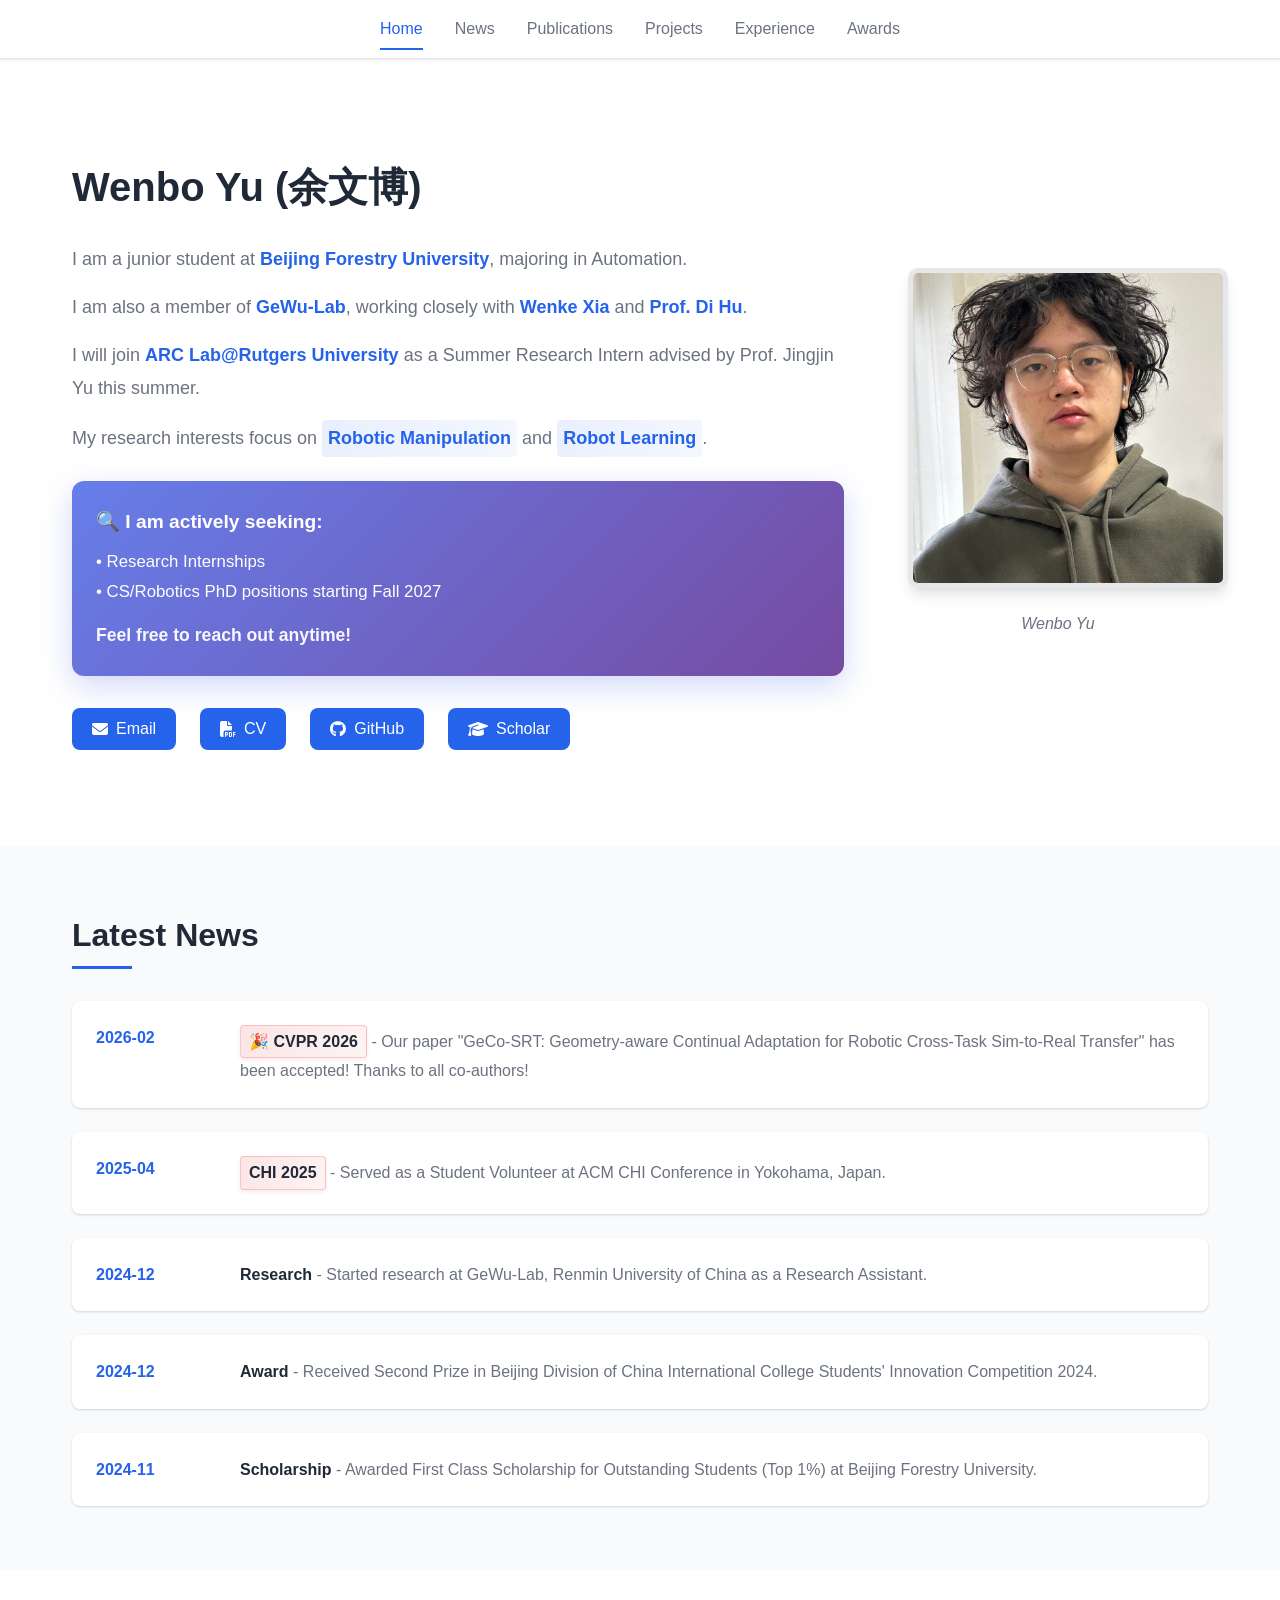
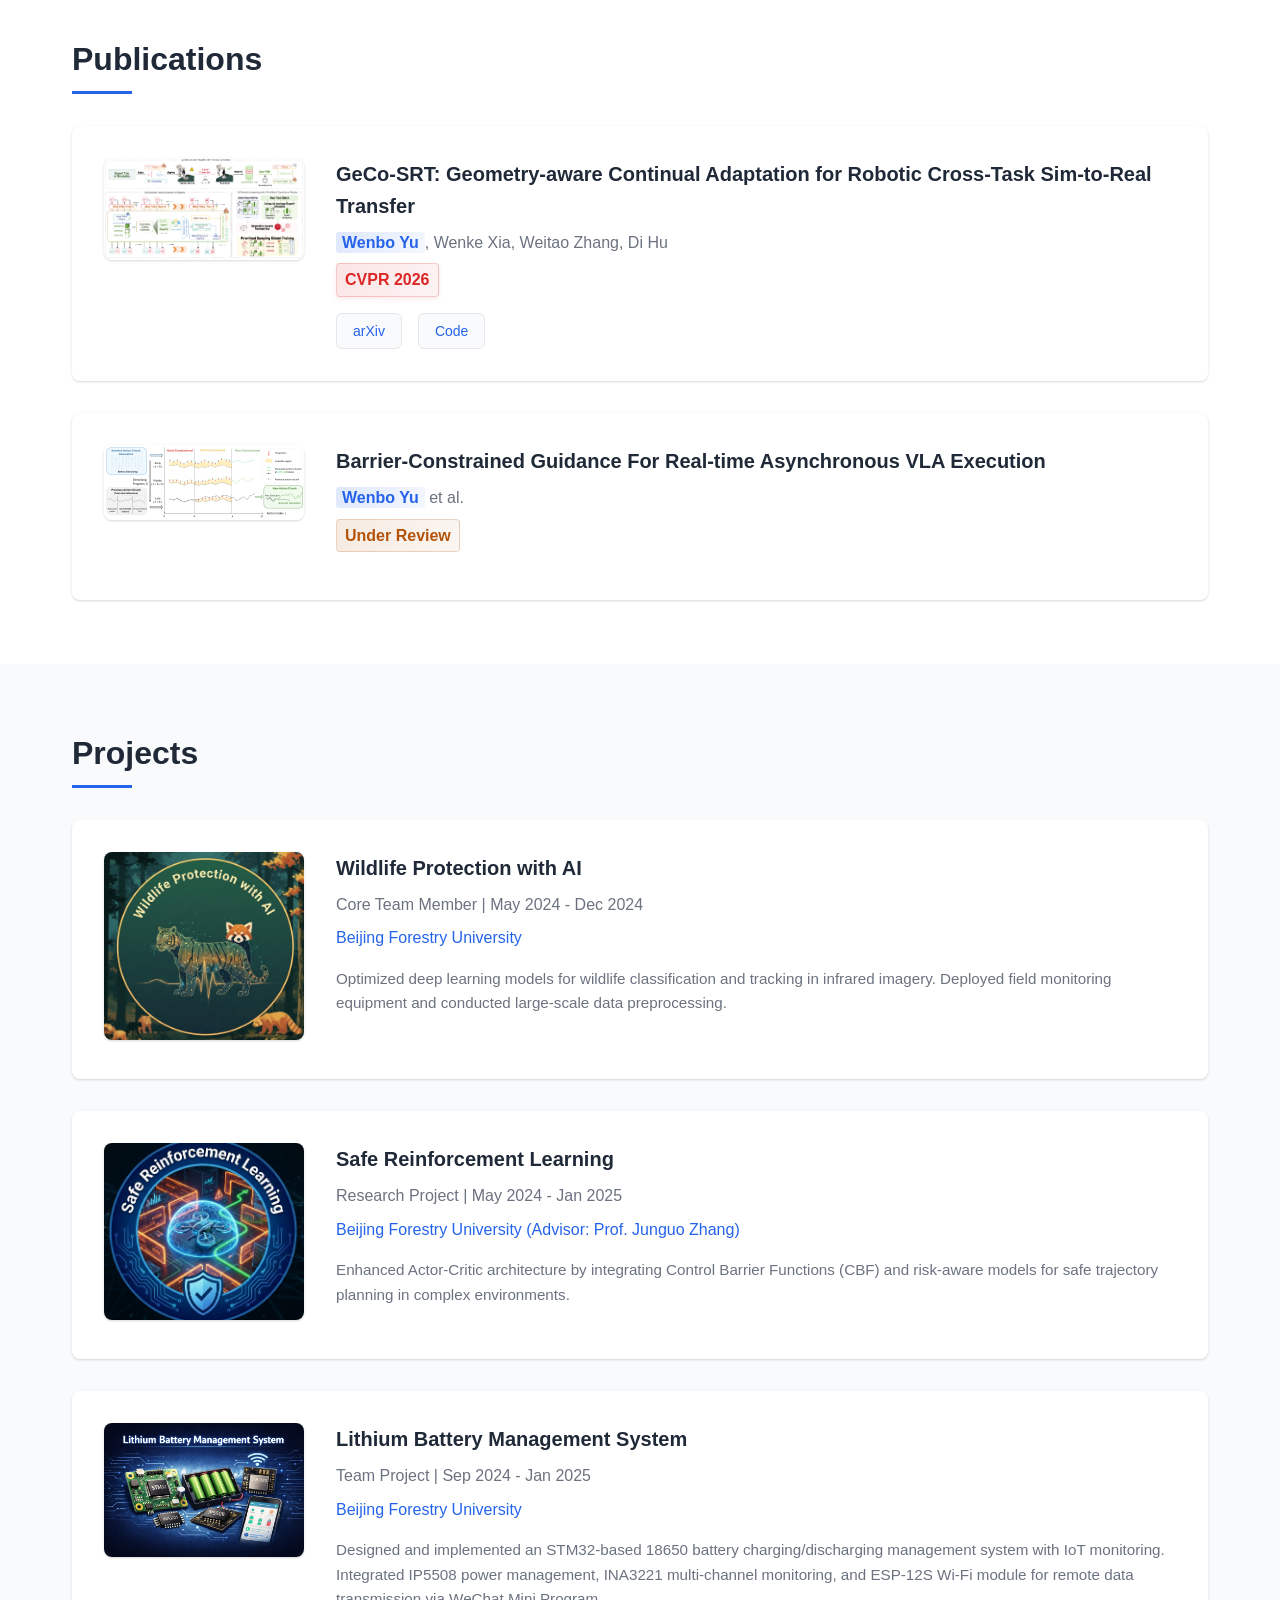
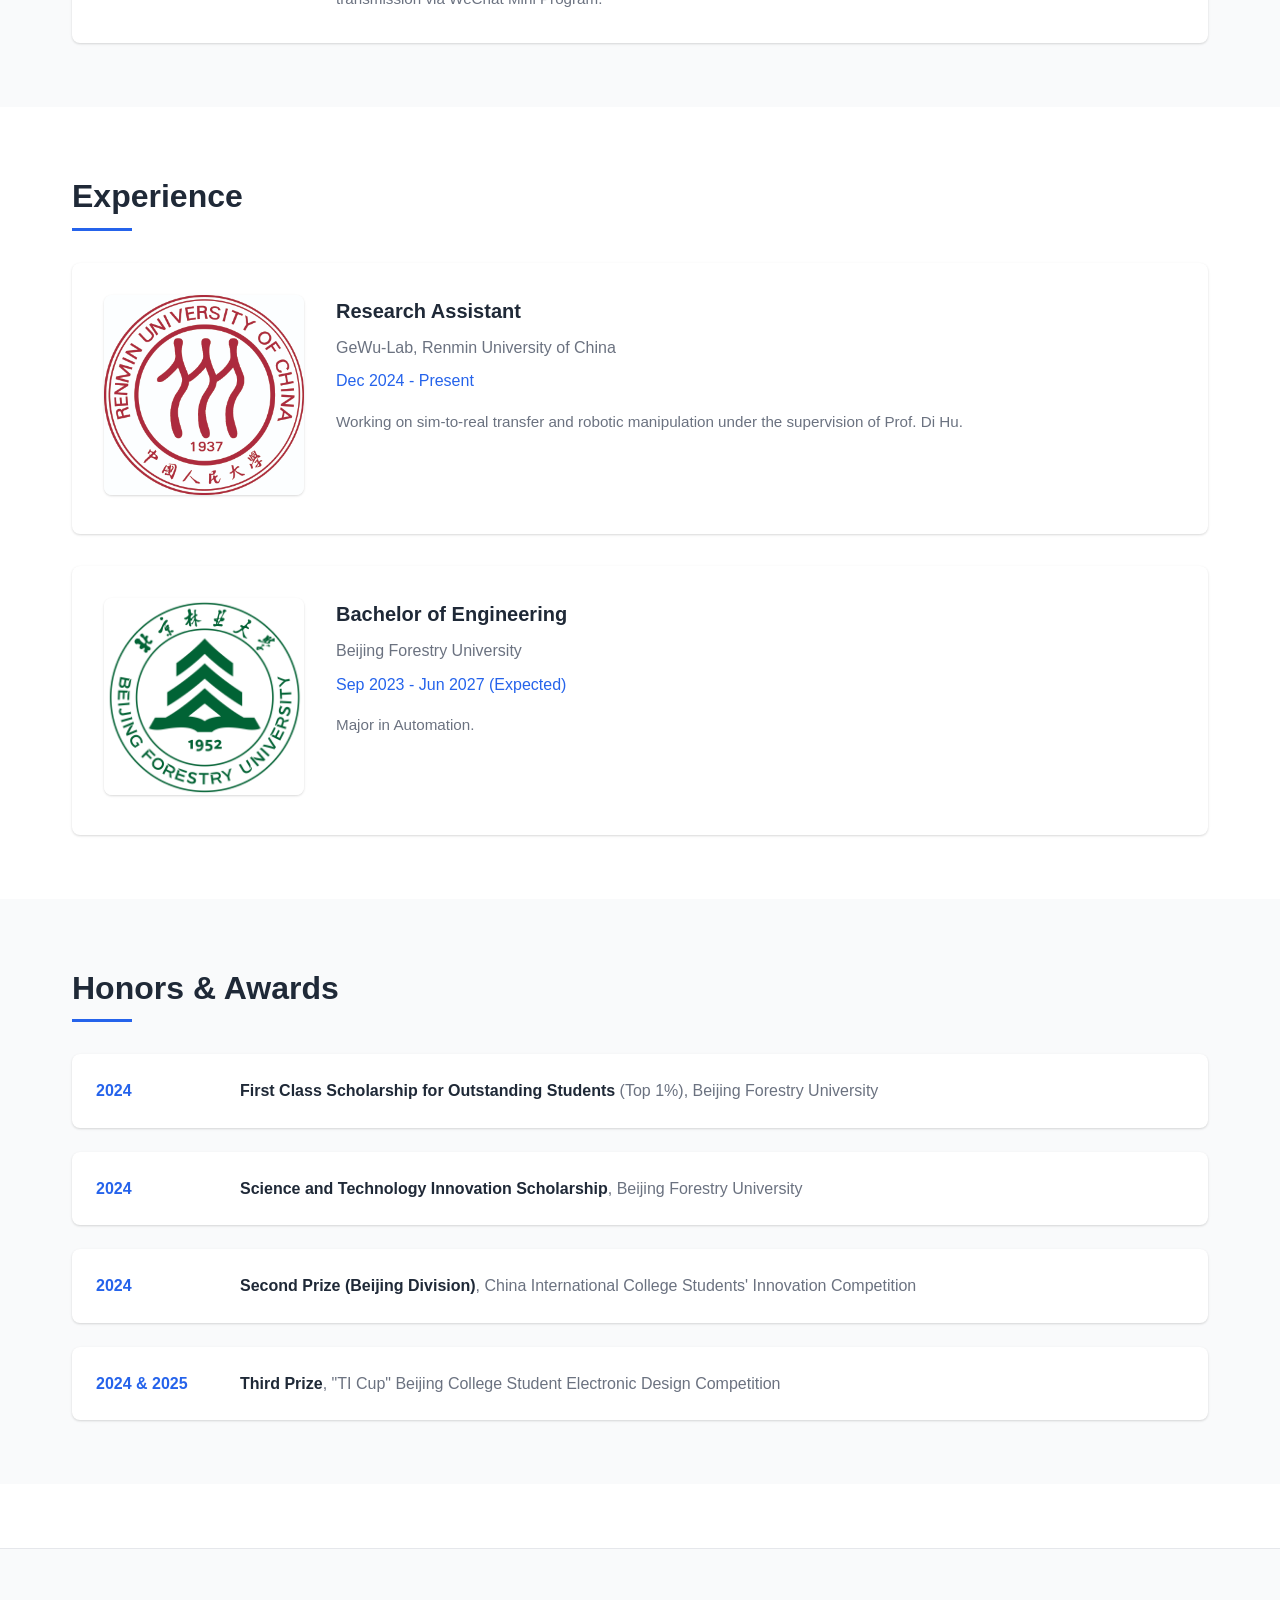
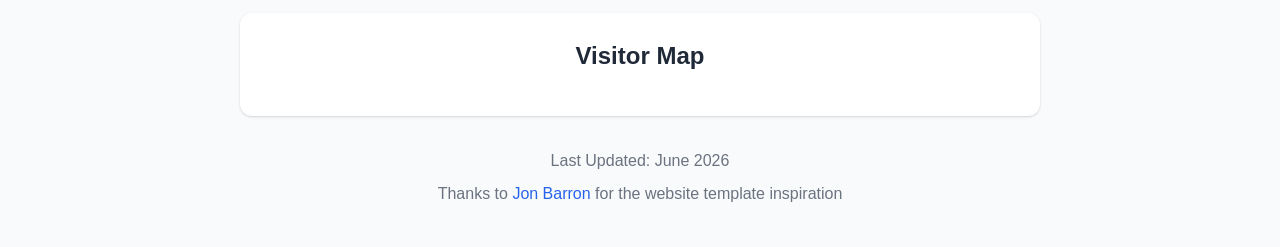
==== index.html @ 916f5747 "Renew" ====
<!DOCTYPE html>
<html lang="en">
<head>
    <meta charset="UTF-8">
    <meta name="viewport" content="width=device-width, initial-scale=1.0">
    <title>Wenbo Yu (余文博) - Robotic Manipulation & Robot Learning Researcher</title>
    <meta name="description" content="Wenbo Yu (余文博) - Junior student at Beijing Forestry University, Research Assistant at GeWu-Lab. Research interests: Robotic Manipulation, Robot Learning, Sim-to-Real Transfer. CVPR 2026 paper accepted. Seeking Summer Research Internships and CS/Robotics PhD positions for Fall 2027.">
    <meta name="keywords" content="Wenbo Yu, 余文博, Robotic Manipulation, Robot Learning, Embodied AI, Sim-to-Real Transfer, GeWu-Lab, Beijing Forestry University, CVPR 2026, PhD positions, Research Internship">
    <meta name="author" content="Wenbo Yu">
    
    <!-- Open Graph / Facebook -->
    <meta property="og:type" content="website">
    <meta property="og:url" content="https://namelesscrew.github.io/">
    <meta property="og:title" content="Wenbo Yu (余文博) - Robotic Manipulation & Robot Learning">
    <meta property="og:description" content="Research Assistant at GeWu-Lab. Focused on Robotic Manipulation and Robot Learning. CVPR 2026 paper accepted.">
    <meta property="og:image" content="https://namelesscrew.github.io/images/profile-new.jpg">

    <!-- Twitter -->
    <meta property="twitter:card" content="summary_large_image">
    <meta property="twitter:url" content="https://namelesscrew.github.io/">
    <meta property="twitter:title" content="Wenbo Yu (余文博) - Robotic Manipulation & Robot Learning">
    <meta property="twitter:description" content="Research Assistant at GeWu-Lab. Focused on Robotic Manipulation and Robot Learning. CVPR 2026 paper accepted.">
    <meta property="twitter:image" content="https://namelesscrew.github.io/images/profile-new.jpg">
    
    <!-- Canonical URL -->
    <link rel="canonical" href="https://namelesscrew.github.io/">
    
    <link rel="stylesheet" href="css/style.css">
    <link rel="stylesheet" href="https://cdnjs.cloudflare.com/ajax/libs/font-awesome/6.4.0/css/all.min.css">
</head>
<body>
    <nav class="navbar">
        <div class="container">
            <div class="nav-links">
                <a href="#home" class="nav-link active">Home</a>
                <a href="#news" class="nav-link">News</a>
                <a href="#publications" class="nav-link">Publications</a>
                <a href="#projects" class="nav-link">Projects</a>
                <a href="#experience" class="nav-link">Experience</a>
                <a href="#awards" class="nav-link">Awards</a>
            </div>
        </div>
    </nav>

    <main class="main-content">
        <section id="home" class="section hero-section">
            <div class="container">
                <div class="hero-content">
                    <div class="hero-text">
                        <h1 class="hero-title">Wenbo Yu (余文博)</h1>
                        <p class="hero-description">
                            I am a junior student at <a href="https://english.bjfu.edu.cn/" target="_blank" class="highlight-link">Beijing Forestry University</a>, majoring in Automation.
                        </p>
                        <p class="hero-description">
                            I am also a member of <a href="https://gewu-lab.github.io/" target="_blank" class="highlight-link">GeWu-Lab</a>, 
                            working closely with <a href="https://xwinks.github.io/" target="_blank" class="highlight-link">Wenke Xia</a> and 
                            <a href="https://dtaoo.github.io/" target="_blank" class="highlight-link">Prof. Di Hu</a>.
                        </p>
                        <p class="hero-description">
                            I will join <a href="https://arc-l.github.io/" target="_blank" class="highlight-link">ARC Lab@Rutgers University</a> as a Summer Research Intern advised by Prof. Jingjin Yu this summer.
                        </p>
                        <p class="hero-description">
                            My research interests focus on <span class="highlight-keyword">Robotic Manipulation</span> and <span class="highlight-keyword">Robot Learning</span>.
                        </p>
                        
                        <div class="looking-for-positions">
                            <p class="positions-text">
                                <strong>🔍 I am actively seeking:</strong><br>
                                • Research Internships<br>
                                • CS/Robotics PhD positions starting Fall 2027<br>
                                <em>Feel free to reach out anytime!</em>
                            </p>
                        </div>
                        <div class="contact-links">
                            <a href="mailto:uiversalmariner@gmail.com" class="contact-link" title="Email">
                                <i class="fas fa-envelope"></i> Email
                            </a>
                            <a href="CV_June.pdf" target="_blank" class="contact-link" title="CV">
                                <i class="fas fa-file-pdf"></i> CV
                            </a>
                            <a href="https://github.com/universalmariner" target="_blank" class="contact-link" title="GitHub">
                                <i class="fab fa-github"></i> GitHub
                            </a>
                            <a href="https://scholar.google.com/citations?user=BwA_8WQAAAAJ&hl=zh-CN" target="_blank" class="contact-link" title="Google Scholar">
                                <i class="fas fa-graduation-cap"></i> Scholar
                            </a>
                        </div>
                    </div>
                    <div class="hero-image">
                        <img src="images/profile-new.jpg" alt="Wenbo Yu" class="profile-img">
                        <p class="profile-caption">Wenbo Yu</p>
                    </div>
                </div>
            </div>
        </section>

        <section id="news" class="section">
            <div class="container">
                <h2 class="section-title">Latest News</h2>
                <div class="news-list">
                    <div class="news-item">
                        <span class="news-date">2026-02</span>
                        <p class="news-content">
                            <strong class="conference-name">🎉 CVPR 2026</strong> - Our paper "GeCo-SRT: Geometry-aware Continual Adaptation for Robotic Cross-Task Sim-to-Real Transfer" has been accepted! 
                            Thanks to all co-authors!
                        </p>
                    </div>
                    <div class="news-item">
                        <span class="news-date">2025-04</span>
                        <p class="news-content">
                            <strong class="conference-name">CHI 2025</strong> - Served as a Student Volunteer at ACM CHI Conference in Yokohama, Japan.
                        </p>
                    </div>
                    <div class="news-item">
                        <span class="news-date">2024-12</span>
                        <p class="news-content">
                            <strong>Research</strong> - Started research at GeWu-Lab, Renmin University of China as a Research Assistant.
                        </p>
                    </div>
                    <div class="news-item">
                        <span class="news-date">2024-12</span>
                        <p class="news-content">
                            <strong>Award</strong> - Received Second Prize in Beijing Division of China International College Students' Innovation Competition 2024.
                        </p>
                    </div>
                    <div class="news-item">
                        <span class="news-date">2024-11</span>
                        <p class="news-content">
                            <strong>Scholarship</strong> - Awarded First Class Scholarship for Outstanding Students (Top 1%) at Beijing Forestry University.
                        </p>
                    </div>
                </div>
            </div>
        </section>

        <section id="publications" class="section">
            <div class="container">
                <h2 class="section-title">Publications</h2>
                
                <div class="publications-list">
                    <div class="publication-item">
                        <div class="pub-image">
                            <img src="images/geco-srt.png" alt="GeCo-SRT">
                        </div>
                        <div class="pub-content">
                            <h3 class="pub-title">GeCo-SRT: Geometry-aware Continual Adaptation for Robotic Cross-Task Sim-to-Real Transfer</h3>
                            <p class="pub-authors"><span class="author-me">Wenbo Yu</span>, Wenke Xia, Weitao Zhang, Di Hu</p>
                            <p class="pub-venue"><span class="conference-name">CVPR 2026</span></p>
                            <div class="pub-links">
                                <a href="https://arxiv.org/abs/2602.20871" target="_blank" class="pub-link">arXiv</a>
                                <a href="https://github.com/NamelessCrew/GeCo-SRT" target="_blank" class="pub-link">Code</a>
                            </div>
                        </div>
                    </div>

                    <div class="publication-item">
                        <div class="pub-image">
                            <img src="images/barrier-constrained.png" alt="Barrier-Constrained Guidance">
                        </div>
                        <div class="pub-content">
                            <h3 class="pub-title">Barrier-Constrained Guidance For Real-time Asynchronous VLA Execution</h3>
                            <p class="pub-authors"><span class="author-me">Wenbo Yu</span> et al. </p>
                            <p class="pub-venue"><span class="under-review">Under Review</span></p>
                        </div>
                    </div>
                </div>
            </div>
        </section>

        <section id="projects" class="section">
            <div class="container">
                <h2 class="section-title">Projects</h2>
                <div class="publications-list">
                    <div class="publication-item">
                        <div class="pub-image">
                            <img src="images/wildlife.png" alt="Wildlife Protection">
                        </div>
                        <div class="pub-content">
                            <h3 class="pub-title">Wildlife Protection with AI</h3>
                            <p class="pub-authors">Core Team Member | May 2024 - Dec 2024</p>
                            <p class="pub-venue">Beijing Forestry University</p>
                            <p class="pub-description" style="margin-top: 0.5rem; color: var(--text-secondary); font-size: 0.95rem;">
                                Optimized deep learning models for wildlife classification and tracking in infrared imagery. 
                                Deployed field monitoring equipment and conducted large-scale data preprocessing.
                            </p>
                        </div>
                    </div>

                    <div class="publication-item">
                        <div class="pub-image">
                            <img src="images/safe-rl.png" alt="Safe Reinforcement Learning">
                        </div>
                        <div class="pub-content">
                            <h3 class="pub-title">Safe Reinforcement Learning</h3>
                            <p class="pub-authors">Research Project | May 2024 - Jan 2025</p>
                            <p class="pub-venue">Beijing Forestry University (Advisor: Prof. Junguo Zhang)</p>
                            <p class="pub-description" style="margin-top: 0.5rem; color: var(--text-secondary); font-size: 0.95rem;">
                                Enhanced Actor-Critic architecture by integrating Control Barrier Functions (CBF) and risk-aware models 
                                for safe trajectory planning in complex environments.
                            </p>
                        </div>
                    </div>

                    <div class="publication-item">
                        <div class="pub-image">
                            <img src="images/bms-project.png" alt="Battery Management System">
                        </div>
                        <div class="pub-content">
                            <h3 class="pub-title">Lithium Battery Management System</h3>
                            <p class="pub-authors">Team Project | Sep 2024 - Jan 2025</p>
                            <p class="pub-venue">Beijing Forestry University</p>
                            <p class="pub-description" style="margin-top: 0.5rem; color: var(--text-secondary); font-size: 0.95rem;">
                                Designed and implemented an STM32-based 18650 battery charging/discharging management system with IoT monitoring. 
                                Integrated IP5508 power management, INA3221 multi-channel monitoring, and ESP-12S Wi-Fi module for remote data transmission via WeChat Mini Program.
                            </p>
                        </div>
                    </div>
                </div>
            </div>
        </section>

        <section id="experience" class="section">
            <div class="container">
                <h2 class="section-title">Experience</h2>
                <div class="publications-list">
                    <div class="publication-item">
                        <div class="pub-image">
                            <img src="images/ruc-logo.jpg" alt="GeWu-Lab">
                        </div>
                        <div class="pub-content">
                            <h3 class="pub-title">Research Assistant</h3>
                            <p class="pub-authors">GeWu-Lab, Renmin University of China</p>
                            <p class="pub-venue">Dec 2024 - Present</p>
                            <p class="pub-description" style="margin-top: 0.5rem; color: var(--text-secondary); font-size: 0.95rem;">
                                Working on sim-to-real transfer and robotic manipulation under the supervision of Prof. Di Hu.
                            </p>
                        </div>
                    </div>

                    <div class="publication-item">
                        <div class="pub-image">
                            <img src="images/bfu-logo.png" alt="Beijing Forestry University">
                        </div>
                        <div class="pub-content">
                            <h3 class="pub-title">Bachelor of Engineering</h3>
                            <p class="pub-authors">Beijing Forestry University</p>
                            <p class="pub-venue">Sep 2023 - Jun 2027 (Expected)</p>
                            <p class="pub-description" style="margin-top: 0.5rem; color: var(--text-secondary); font-size: 0.95rem;">
                                Major in Automation.
                            </p>
                        </div>
                    </div>
                </div>
            </div>
        </section>

        <section id="awards" class="section">
            <div class="container">
                <h2 class="section-title">Honors & Awards</h2>
                <div class="news-list">
                    <div class="news-item">
                        <span class="news-date">2024</span>
                        <p class="news-content">
                            <strong>First Class Scholarship for Outstanding Students</strong> (Top 1%), Beijing Forestry University
                        </p>
                    </div>
                    <div class="news-item">
                        <span class="news-date">2024</span>
                        <p class="news-content">
                            <strong>Science and Technology Innovation Scholarship</strong>, Beijing Forestry University
                        </p>
                    </div>
                    <div class="news-item">
                        <span class="news-date">2024</span>
                        <p class="news-content">
                            <strong>Second Prize (Beijing Division)</strong>, China International College Students' Innovation Competition
                        </p>
                    </div>
                    <div class="news-item">
                        <span class="news-date">2024 & 2025</span>
                        <p class="news-content">
                            <strong>Third Prize</strong>, "TI Cup" Beijing College Student Electronic Design Competition
                        </p>
                    </div>
                </div>
            </div>
        </section>
    </main>

    <!-- Back to Top Button -->
    <button id="backToTop" class="back-to-top" title="Back to Top">
        <i class="fas fa-arrow-up"></i>
    </button>

    <footer class="footer">
        <div class="container">
            <!-- Visitor Map -->
            <div class="visitor-map">
                <h3 style="text-align: center; margin-bottom: 1rem; color: var(--text-primary);">Visitor Map</h3>
                <div style="display: flex; justify-content: center; align-items: center;">
                    <script type="text/javascript" id="mapmyvisitors" src="//mapmyvisitors.com/map.js?d=a8a9duv6IXl7SmOKZymmPL7NmKR7bH2Z6qVu9o_rras&cl=ffffff&w=a"></script>
                </div>
            </div>
            
            <p style="margin-top: 2rem;">Last Updated: June 2026</p>
            <p>
                Thanks to <a href="https://jonbarron.info/" target="_blank">Jon Barron</a> for the website template inspiration
            </p>
        </div>
    </footer>

    <script src="js/script.js"></script>
</body>
</html>
---- css/style.css ----
/* 基础样式 */
* {
    margin: 0;
    padding: 0;
    box-sizing: border-box;
}

:root {
    --primary-color: #2563eb;
    --text-primary: #1f2937;
    --text-secondary: #6b7280;
    --bg-primary: #ffffff;
    --bg-secondary: #f9fafb;
    --border-color: #e5e7eb;
    --shadow: 0 1px 3px 0 rgba(0, 0, 0, 0.1), 0 1px 2px 0 rgba(0, 0, 0, 0.06);
    --shadow-lg: 0 10px 15px -3px rgba(0, 0, 0, 0.1), 0 4px 6px -2px rgba(0, 0, 0, 0.05);
}

body {
    font-family: -apple-system, BlinkMacSystemFont, 'Segoe UI', 'PingFang SC', 'Hiragino Sans GB', 
                 'Microsoft YaHei', 'Helvetica Neue', Arial, sans-serif;
    line-height: 1.6;
    color: var(--text-primary);
    background-color: var(--bg-primary);
}

.container {
    max-width: 1200px;
    margin: 0 auto;
    padding: 0 2rem;
}

/* 导航栏 */
.navbar {
    position: sticky;
    top: 0;
    background-color: var(--bg-primary);
    border-bottom: 1px solid var(--border-color);
    padding: 1rem 0;
    z-index: 1000;
    box-shadow: var(--shadow);
}

.nav-links {
    display: flex;
    gap: 2rem;
    justify-content: center;
}

.nav-link {
    color: var(--text-secondary);
    text-decoration: none;
    font-weight: 500;
    transition: color 0.3s ease;
    position: relative;
}

.nav-link:hover,
.nav-link.active {
    color: var(--primary-color);
}

.nav-link::after {
    content: '';
    position: absolute;
    bottom: -0.5rem;
    left: 0;
    width: 0;
    height: 2px;
    background-color: var(--primary-color);
    transition: width 0.3s ease;
}

.nav-link.active::after,
.nav-link:hover::after {
    width: 100%;
}

/* 主要内容区域 */
.main-content {
    min-height: calc(100vh - 200px);
}

.section {
    padding: 4rem 0;
}

.section:nth-child(even) {
    background-color: var(--bg-secondary);
}

.section-title {
    font-size: 2rem;
    font-weight: 700;
    margin-bottom: 2rem;
    color: var(--text-primary);
    position: relative;
    padding-bottom: 0.5rem;
}

.section-title::after {
    content: '';
    position: absolute;
    bottom: 0;
    left: 0;
    width: 60px;
    height: 3px;
    background-color: var(--primary-color);
}

/* Hero 区域 */
.hero-section {
    padding: 6rem 0;
}

.hero-content {
    display: grid;
    grid-template-columns: 1fr 300px;
    gap: 4rem;
    align-items: center;
}

.hero-title {
    font-size: 2.5rem;
    font-weight: 700;
    margin-bottom: 1.5rem;
    color: var(--text-primary);
}

.hero-description {
    font-size: 1.125rem;
    color: var(--text-secondary);
    margin-bottom: 1rem;
    line-height: 1.8;
}

.contact-links {
    display: flex;
    gap: 1.5rem;
    margin-top: 2rem;
    flex-wrap: wrap;
}

.contact-link {
    display: inline-flex;
    align-items: center;
    gap: 0.5rem;
    padding: 0.5rem 1.25rem;
    background-color: var(--primary-color);
    color: white;
    text-decoration: none;
    border-radius: 0.5rem;
    transition: transform 0.2s ease, box-shadow 0.2s ease;
    font-weight: 500;
}

.contact-link:hover {
    transform: translateY(-2px);
    box-shadow: var(--shadow-lg);
}

.hero-image {
    text-align: center;
}

.profile-img {
    width: 320px;
    height: 320px;
    border-radius: 10px;
    object-fit: cover;
    border: 5px solid var(--border-color);
    box-shadow: var(--shadow-lg);
}

.profile-caption {
    margin-top: 1rem;
    font-style: italic;
    color: var(--text-secondary);
}

/* 新闻部分 */
.news-list {
    display: flex;
    flex-direction: column;
    gap: 1.5rem;
}

.news-item {
    display: grid;
    grid-template-columns: 120px 1fr;
    gap: 1.5rem;
    padding: 1.5rem;
    background-color: var(--bg-primary);
    border-radius: 0.5rem;
    box-shadow: var(--shadow);
    transition: transform 0.2s ease, box-shadow 0.2s ease;
}

.news-item:hover {
    transform: translateY(-2px);
    box-shadow: var(--shadow-lg);
}

.news-date {
    font-weight: 600;
    color: var(--primary-color);
    font-size: 1rem;
}

.news-content {
    color: var(--text-secondary);
}

.news-content strong {
    color: var(--text-primary);
}

/* 论文发表部分 */
.note {
    color: var(--text-secondary);
    font-style: italic;
    margin-bottom: 2rem;
}

.publications-list {
    display: flex;
    flex-direction: column;
    gap: 2rem;
}

.publication-item {
    display: grid;
    grid-template-columns: 200px 1fr;
    gap: 2rem;
    padding: 2rem;
    background-color: var(--bg-primary);
    border-radius: 0.5rem;
    box-shadow: var(--shadow);
    transition: transform 0.2s ease, box-shadow 0.2s ease;
}

.publication-item:hover {
    transform: translateY(-2px);
    box-shadow: var(--shadow-lg);
}

.pub-image img {
    width: 100%;
    border-radius: 0.5rem;
    box-shadow: var(--shadow);
}

.pub-title {
    font-size: 1.25rem;
    font-weight: 600;
    margin-bottom: 0.5rem;
    color: var(--text-primary);
}

.pub-authors {
    color: var(--text-secondary);
    margin-bottom: 0.5rem;
}

.pub-venue {
    color: var(--primary-color);
    font-weight: 500;
    margin-bottom: 1rem;
}

.pub-links {
    display: flex;
    gap: 1rem;
    flex-wrap: wrap;
}

.pub-link {
    padding: 0.375rem 1rem;
    background-color: var(--bg-secondary);
    color: var(--primary-color);
    text-decoration: none;
    border-radius: 0.375rem;
    border: 1px solid var(--border-color);
    transition: all 0.2s ease;
    font-size: 0.875rem;
}

.pub-link:hover {
    background-color: var(--primary-color);
    color: white;
    border-color: var(--primary-color);
}

/* 学术服务部分 */
.services-subtitle {
    font-size: 1.25rem;
    font-weight: 600;
    margin-bottom: 1rem;
    color: var(--text-primary);
}

.services-list {
    display: flex;
    gap: 1rem;
    flex-wrap: wrap;
}

.service-item {
    padding: 0.5rem 1rem;
    background-color: var(--bg-primary);
    border-radius: 0.375rem;
    box-shadow: var(--shadow);
    color: var(--text-primary);
    font-weight: 500;
}

/* 页脚 */
.footer {
    background-color: var(--text-primary);
    color: white;
    text-align: center;
    padding: 2rem 0;
    margin-top: 4rem;
}

.footer p {
    margin-bottom: 0.5rem;
}

.footer a {
    color: var(--primary-color);
    text-decoration: none;
}

.footer a:hover {
    text-decoration: underline;
}

/* 响应式设计 */
@media (max-width: 968px) {
    .hero-content {
        grid-template-columns: 1fr;
        text-align: center;
    }

    .hero-image {
        order: -1;
    }

    .contact-links {
        justify-content: center;
    }

    .publication-item {
        grid-template-columns: 1fr;
    }

    .pub-image {
        text-align: center;
    }

    .pub-image img {
        max-width: 300px;
    }

    .news-item {
        grid-template-columns: 1fr;
    }
}

@media (max-width: 640px) {
    .container {
        padding: 0 1rem;
    }

    .nav-links {
        gap: 1rem;
        flex-wrap: wrap;
    }

    .hero-title {
        font-size: 2rem;
    }

    .section-title {
        font-size: 1.5rem;
    }

    .section {
        padding: 2rem 0;
    }

    .profile-img {
        width: 260px;
        height: 260px;
    }
}

/* 平滑滚动 */
html {
    scroll-behavior: smooth;
}

/* 特殊文本高亮效果 */
.highlight-keyword {
    color: var(--primary-color);
    font-weight: 600;
    padding: 2px 6px;
    background: linear-gradient(120deg, rgba(37, 99, 235, 0.1) 0%, rgba(37, 99, 235, 0.05) 100%);
    border-radius: 4px;
    transition: all 0.3s ease;
    display: inline-block;
}

.highlight-keyword:hover {
    background: linear-gradient(120deg, rgba(37, 99, 235, 0.2) 0%, rgba(37, 99, 235, 0.1) 100%);
    transform: translateY(-1px);
}

.highlight-text {
    color: var(--text-primary);
    font-weight: 600;
    position: relative;
}

.highlight-link {
    color: var(--primary-color);
    text-decoration: none;
    font-weight: 600;
    position: relative;
    transition: all 0.3s ease;
}

.highlight-link::after {
    content: '';
    position: absolute;
    bottom: -2px;
    left: 0;
    width: 0;
    height: 2px;
    background: var(--primary-color);
    transition: width 0.3s ease;
}

.highlight-link:hover::after {
    width: 100%;
}

.highlight-link:hover {
    color: #1d4ed8;
}

/* 作者名字特殊样式 */
.author-me {
    color: var(--primary-color);
    font-weight: 700;
    background: linear-gradient(120deg, rgba(37, 99, 235, 0.15) 0%, rgba(37, 99, 235, 0.05) 100%);
    padding: 2px 6px;
    border-radius: 3px;
    transition: all 0.3s ease;
}

.author-me:hover {
    background: linear-gradient(120deg, rgba(37, 99, 235, 0.25) 0%, rgba(37, 99, 235, 0.15) 100%);
    transform: scale(1.05);
    display: inline-block;
}

.pub-image-placeholder {
    display: flex;
    align-items: center;
    justify-content: center;
    width: 100%;
    aspect-ratio: 4 / 3;
    border-radius: 0.5rem;
    background: var(--bg-secondary);
    color: var(--text-secondary);
    font-size: 2rem;
    box-shadow: var(--shadow);
}

.under-review {
    color: #b45309;
    font-weight: 600;
    background: linear-gradient(120deg, rgba(180, 83, 9, 0.12) 0%, rgba(180, 83, 9, 0.05) 100%);
    padding: 3px 8px;
    border-radius: 4px;
    border: 1px solid rgba(180, 83, 9, 0.2);
    display: inline-block;
}

/* 会议名称特殊美化 */
.conference-name {
    color: #dc2626;
    font-weight: 700;
    background: linear-gradient(120deg, rgba(220, 38, 38, 0.12) 0%, rgba(220, 38, 38, 0.05) 100%);
    padding: 3px 8px;
    border-radius: 4px;
    border: 1px solid rgba(220, 38, 38, 0.2);
    transition: all 0.3s ease;
    display: inline-block;
    box-shadow: 0 2px 4px rgba(220, 38, 38, 0.1);
}

.conference-name:hover {
    background: linear-gradient(120deg, rgba(220, 38, 38, 0.2) 0%, rgba(220, 38, 38, 0.1) 100%);
    border-color: rgba(220, 38, 38, 0.4);
    box-shadow: 0 4px 8px rgba(220, 38, 38, 0.2);
    transform: translateY(-2px);
}

/* 回到顶部按钮 */
.back-to-top {
    position: fixed;
    bottom: 30px;
    right: 30px;
    width: 50px;
    height: 50px;
    background: var(--primary-color);
    color: white;
    border: none;
    border-radius: 50%;
    cursor: pointer;
    display: none;
    align-items: center;
    justify-content: center;
    font-size: 1.25rem;
    box-shadow: 0 4px 12px rgba(37, 99, 235, 0.3);
    transition: all 0.3s ease;
    z-index: 1000;
}

.back-to-top:hover {
    background: #1d4ed8;
    transform: translateY(-3px);
    box-shadow: 0 6px 16px rgba(37, 99, 235, 0.4);
}

.back-to-top.show {
    display: flex;
    animation: fadeInUp 0.3s ease;
}

@keyframes fadeInUp {
    from {
        opacity: 0;
        transform: translateY(20px);
    }
    to {
        opacity: 1;
        transform: translateY(0);
    }
}

/* 平滑滚动 */
html {
    scroll-behavior: smooth;
}

/* 加载动画 */
@keyframes fadeIn {
    from {
        opacity: 0;
        transform: translateY(20px);
    }
    to {
        opacity: 1;
        transform: translateY(0);
    }
}

.section {
    animation: fadeIn 0.6s ease-out;
}
/* 求职信息样式 */
.looking-for-positions {
    margin-top: 1.5rem;
    padding: 1.5rem;
    background: linear-gradient(135deg, #667eea 0%, #764ba2 100%);
    border-radius: 12px;
    box-shadow: 0 10px 30px rgba(102, 126, 234, 0.3);
    animation: pulse-glow 3s ease-in-out infinite;
}

.positions-text {
    color: white;
    font-size: 1.05rem;
    line-height: 1.8;
    margin: 0;
}

.positions-text strong {
    font-size: 1.2rem;
    font-weight: 700;
    display: inline-block;
    margin-bottom: 0.5rem;
}

.positions-text br {
    margin-bottom: 0.3rem;
}

.positions-text em {
    display: block;
    margin-top: 0.8rem;
    font-size: 1.1rem;
    font-style: normal;
    font-weight: 600;
    opacity: 0.95;
}

@keyframes pulse-glow {
    0%, 100% {
        box-shadow: 0 10px 30px rgba(102, 126, 234, 0.3);
    }
    50% {
        box-shadow: 0 15px 40px rgba(102, 126, 234, 0.5), 0 0 30px rgba(102, 126, 234, 0.3);
    }
}

/* 响应式设计 */
@media (max-width: 768px) {
    .looking-for-positions {
        padding: 1.2rem;
    }
    
    .positions-text {
        font-size: 0.95rem;
    }
    
    .positions-text strong {
        font-size: 1.1rem;
    }
}

/* Visitor Map */
.visitor-map {
    margin: 2rem auto;
    padding: 1.5rem;
    background: var(--bg-primary);
    border-radius: 12px;
    box-shadow: var(--shadow);
    max-width: 800px;
}

.visitor-map h3 {
    font-size: 1.5rem;
    font-weight: 600;
    margin-bottom: 1rem;
    text-align: center;
}

/* Footer */
.footer {
    background-color: var(--bg-secondary);
    padding: 2rem 0;
    text-align: center;
    color: var(--text-secondary);
    border-top: 1px solid var(--border-color);
}

.footer a {
    color: var(--primary-color);
    text-decoration: none;
}

.footer a:hover {
    text-decoration: underline;
}

@media (max-width: 768px) {
    .visitor-map {
        padding: 1rem;
        margin: 1rem;
    }
    
    .visitor-map h3 {
        font-size: 1.2rem;
    }
}
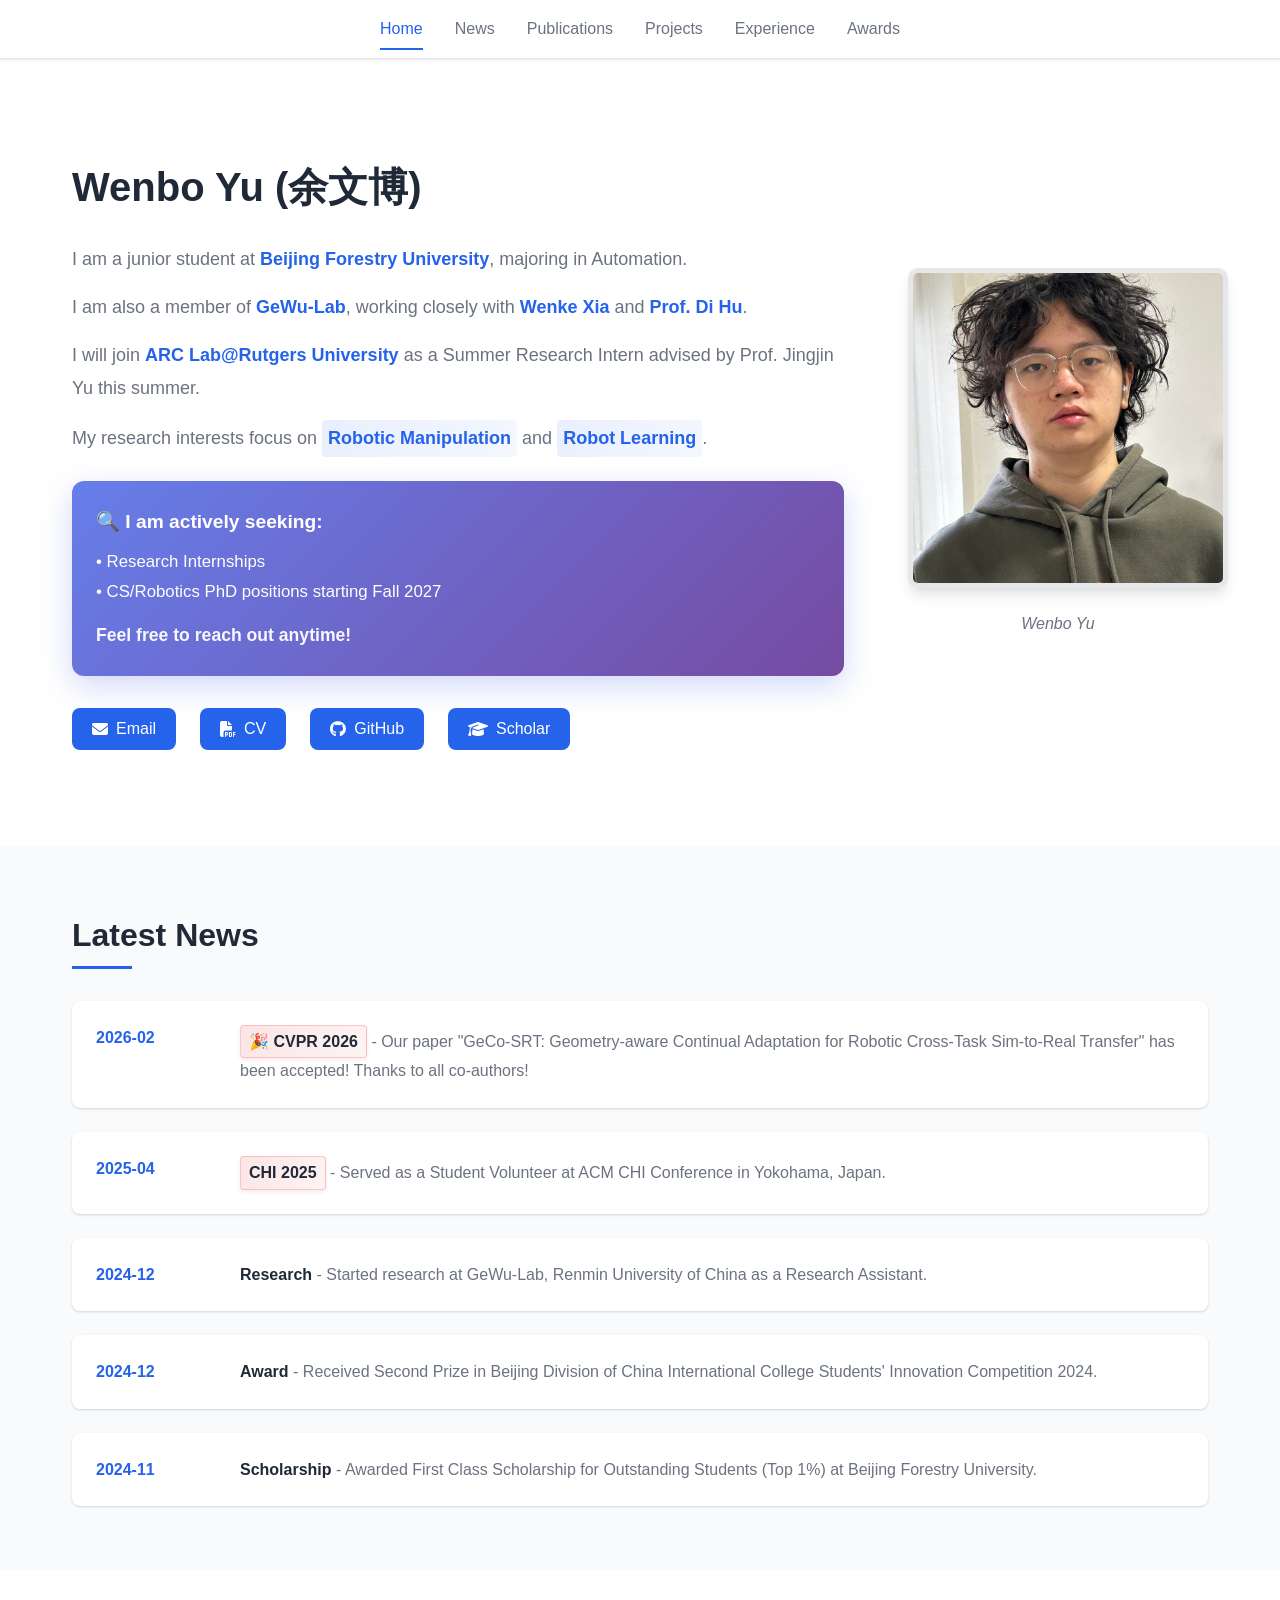
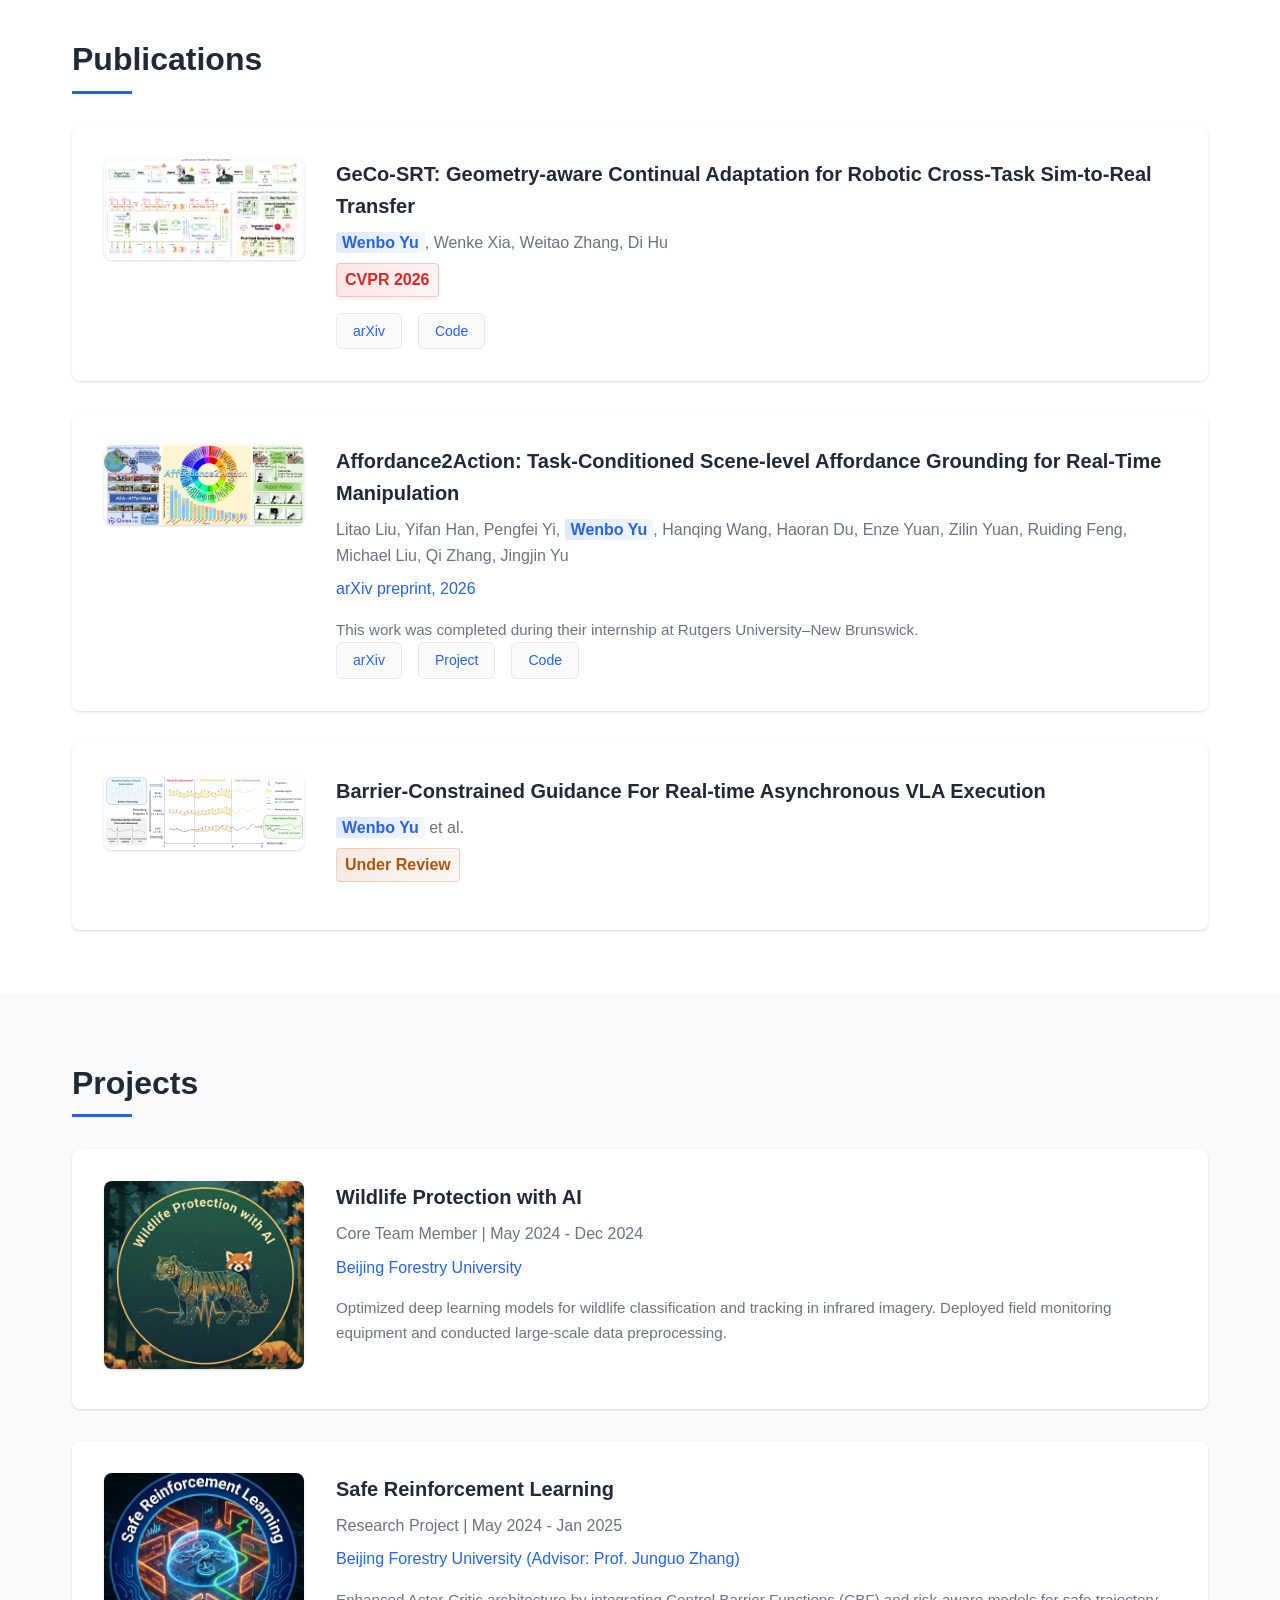
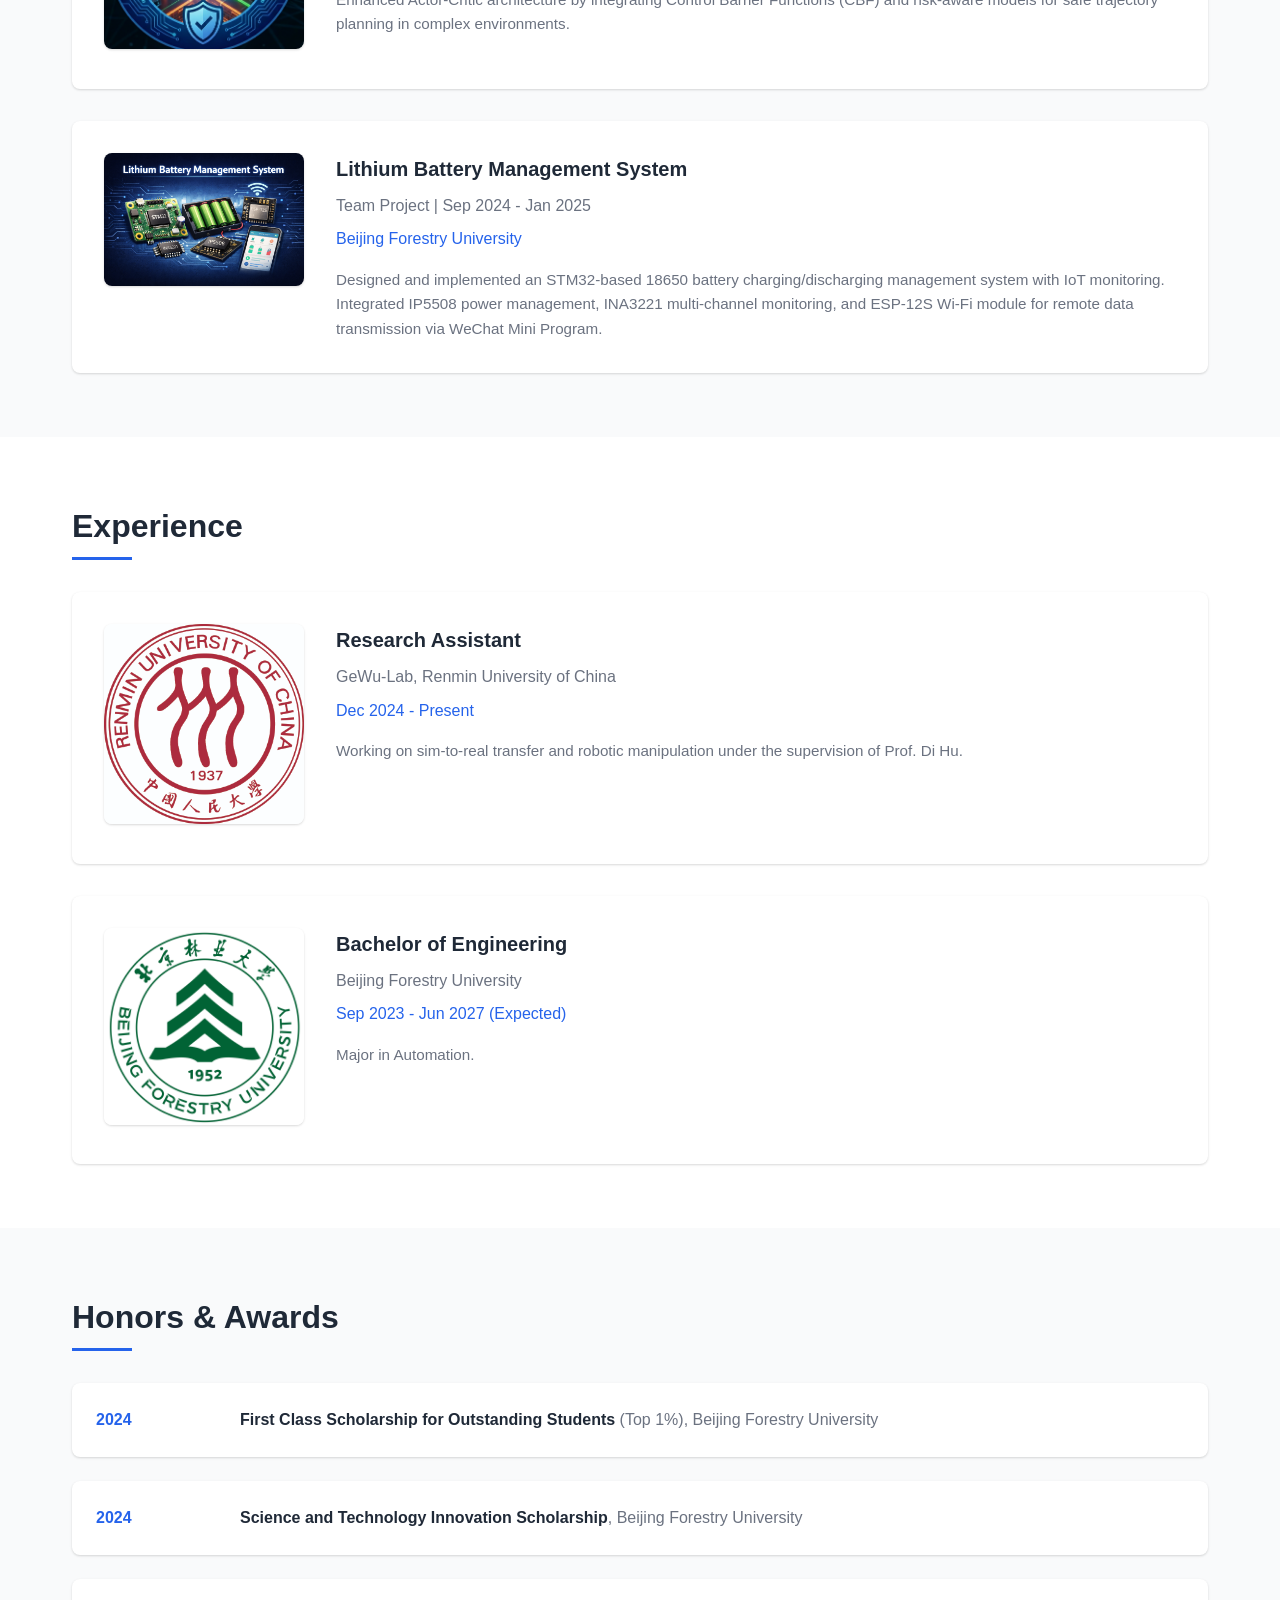
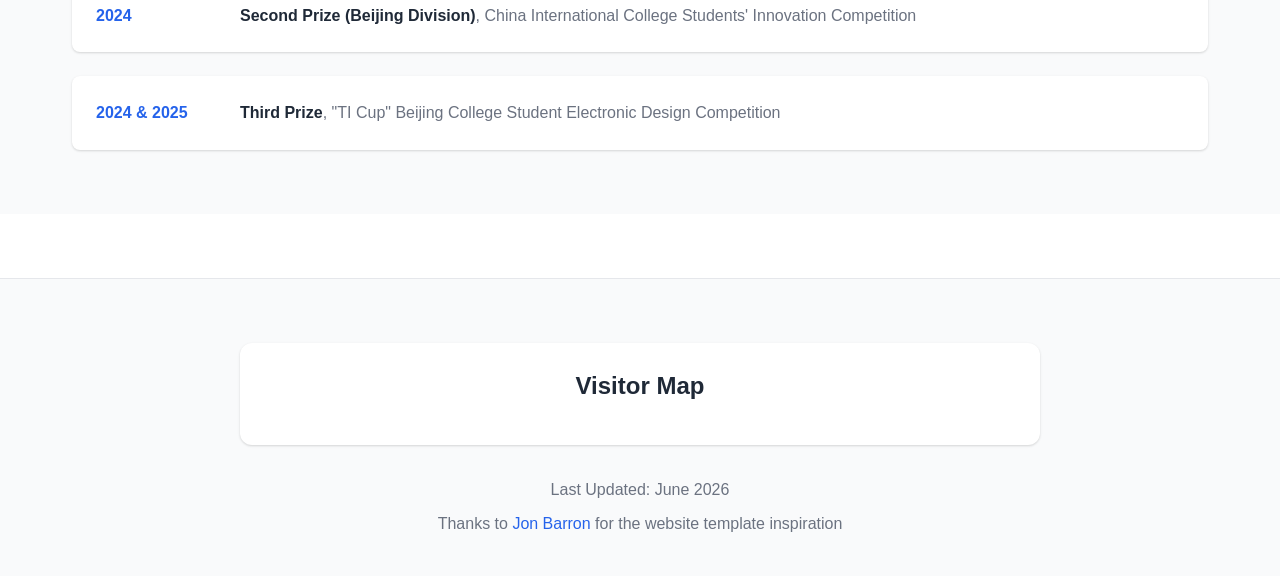
==== commit 1729c199: "Add Affordance2Action arXiv publication with project links" ====
--- a/index.html
+++ b/index.html
@@ -155,6 +155,25 @@
 
                     <div class="publication-item">
                         <div class="pub-image">
+                            <img src="images/a2a-teaser.png" alt="Affordance2Action">
+                        </div>
+                        <div class="pub-content">
+                            <h3 class="pub-title">Affordance2Action: Task-Conditioned Scene-level Affordance Grounding for Real-Time Manipulation</h3>
+                            <p class="pub-authors">Litao Liu, Yifan Han, Pengfei Yi, <span class="author-me">Wenbo Yu</span>, Hanqing Wang, Haoran Du, Enze Yuan, Zilin Yuan, Ruiding Feng, Michael Liu, Qi Zhang, Jingjin Yu</p>
+                            <p class="pub-venue">arXiv preprint, 2026</p>
+                            <p class="pub-description" style="margin-top: 0.5rem; color: var(--text-secondary); font-size: 0.95rem;">
+                                This work was completed during their internship at Rutgers University–New Brunswick.
+                            </p>
+                            <div class="pub-links">
+                                <a href="https://arxiv.org/abs/2606.04172" target="_blank" class="pub-link">arXiv</a>
+                                <a href="https://arc-l.github.io/a2a/" target="_blank" class="pub-link">Project</a>
+                                <a href="https://github.com/arc-l/a2a" target="_blank" class="pub-link">Code</a>
+                            </div>
+                        </div>
+                    </div>
+
+                    <div class="publication-item">
+                        <div class="pub-image">
                             <img src="images/barrier-constrained.png" alt="Barrier-Constrained Guidance">
                         </div>
                         <div class="pub-content">
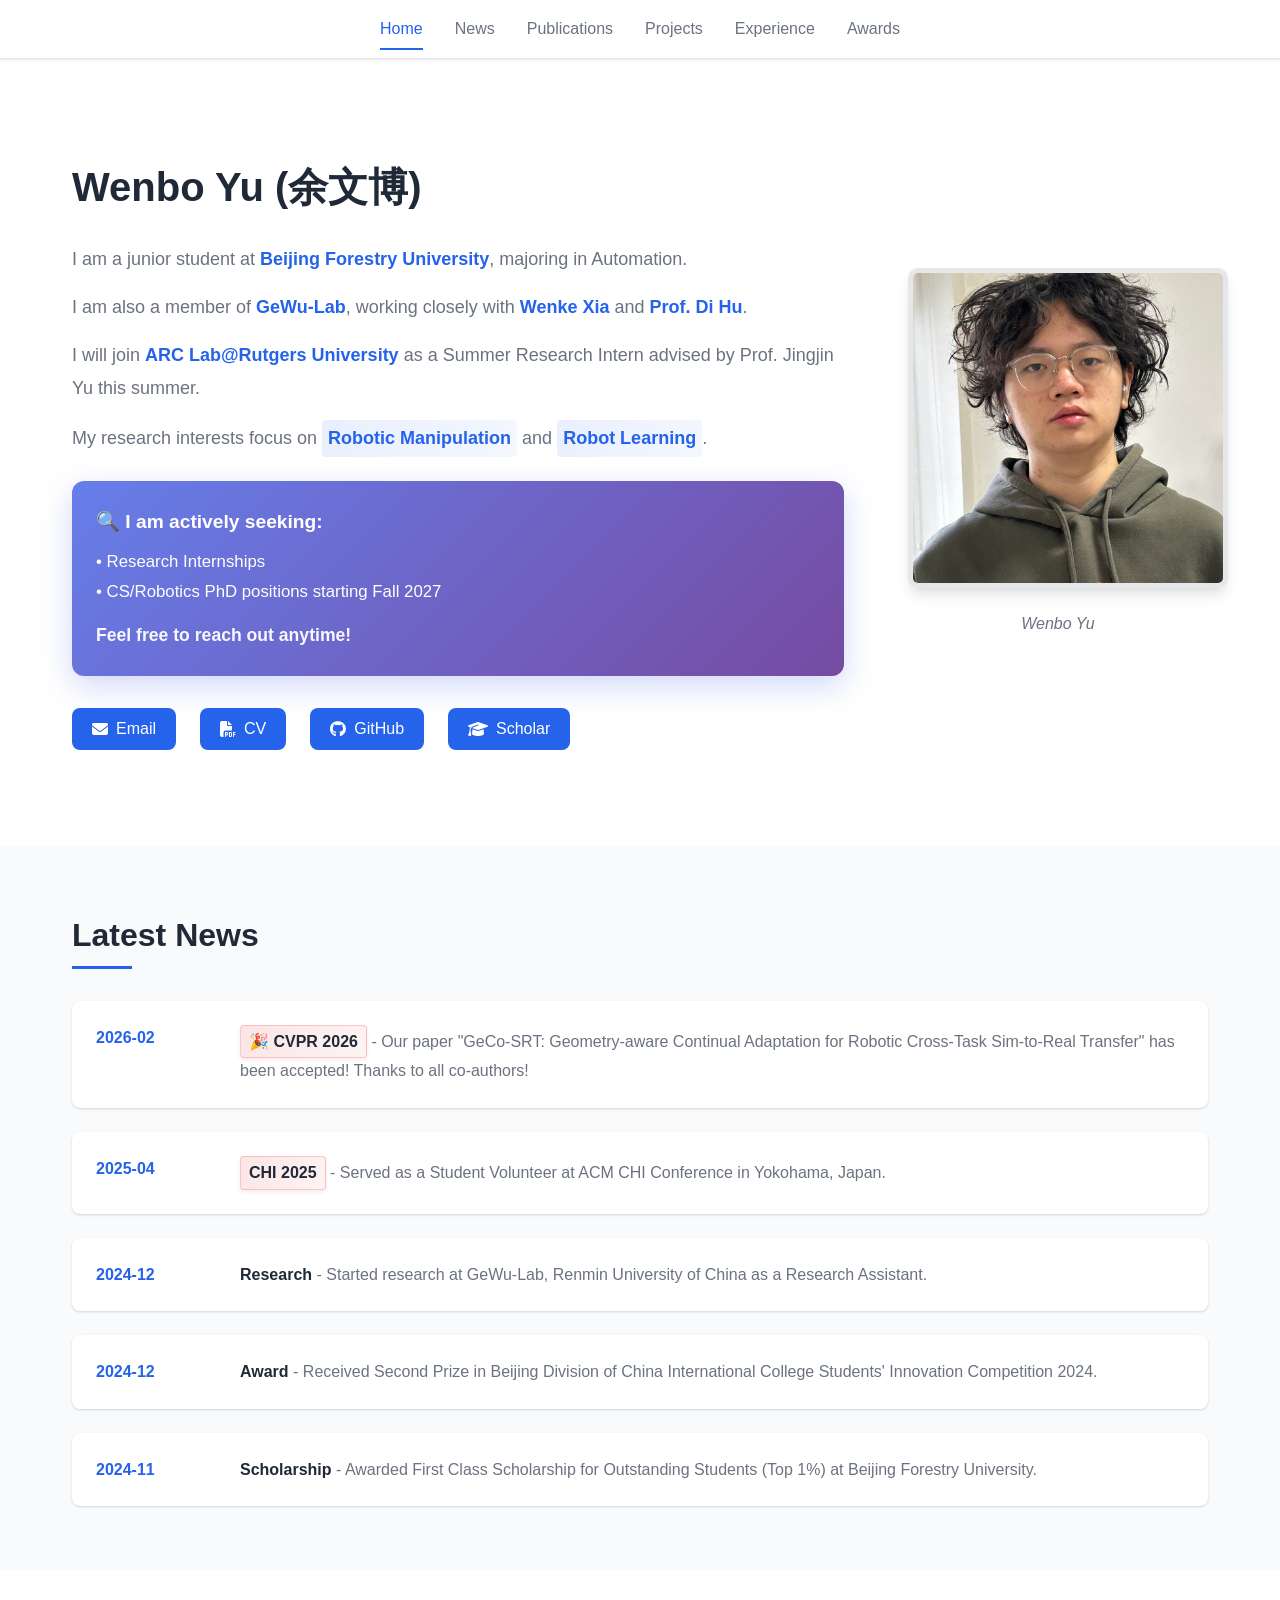
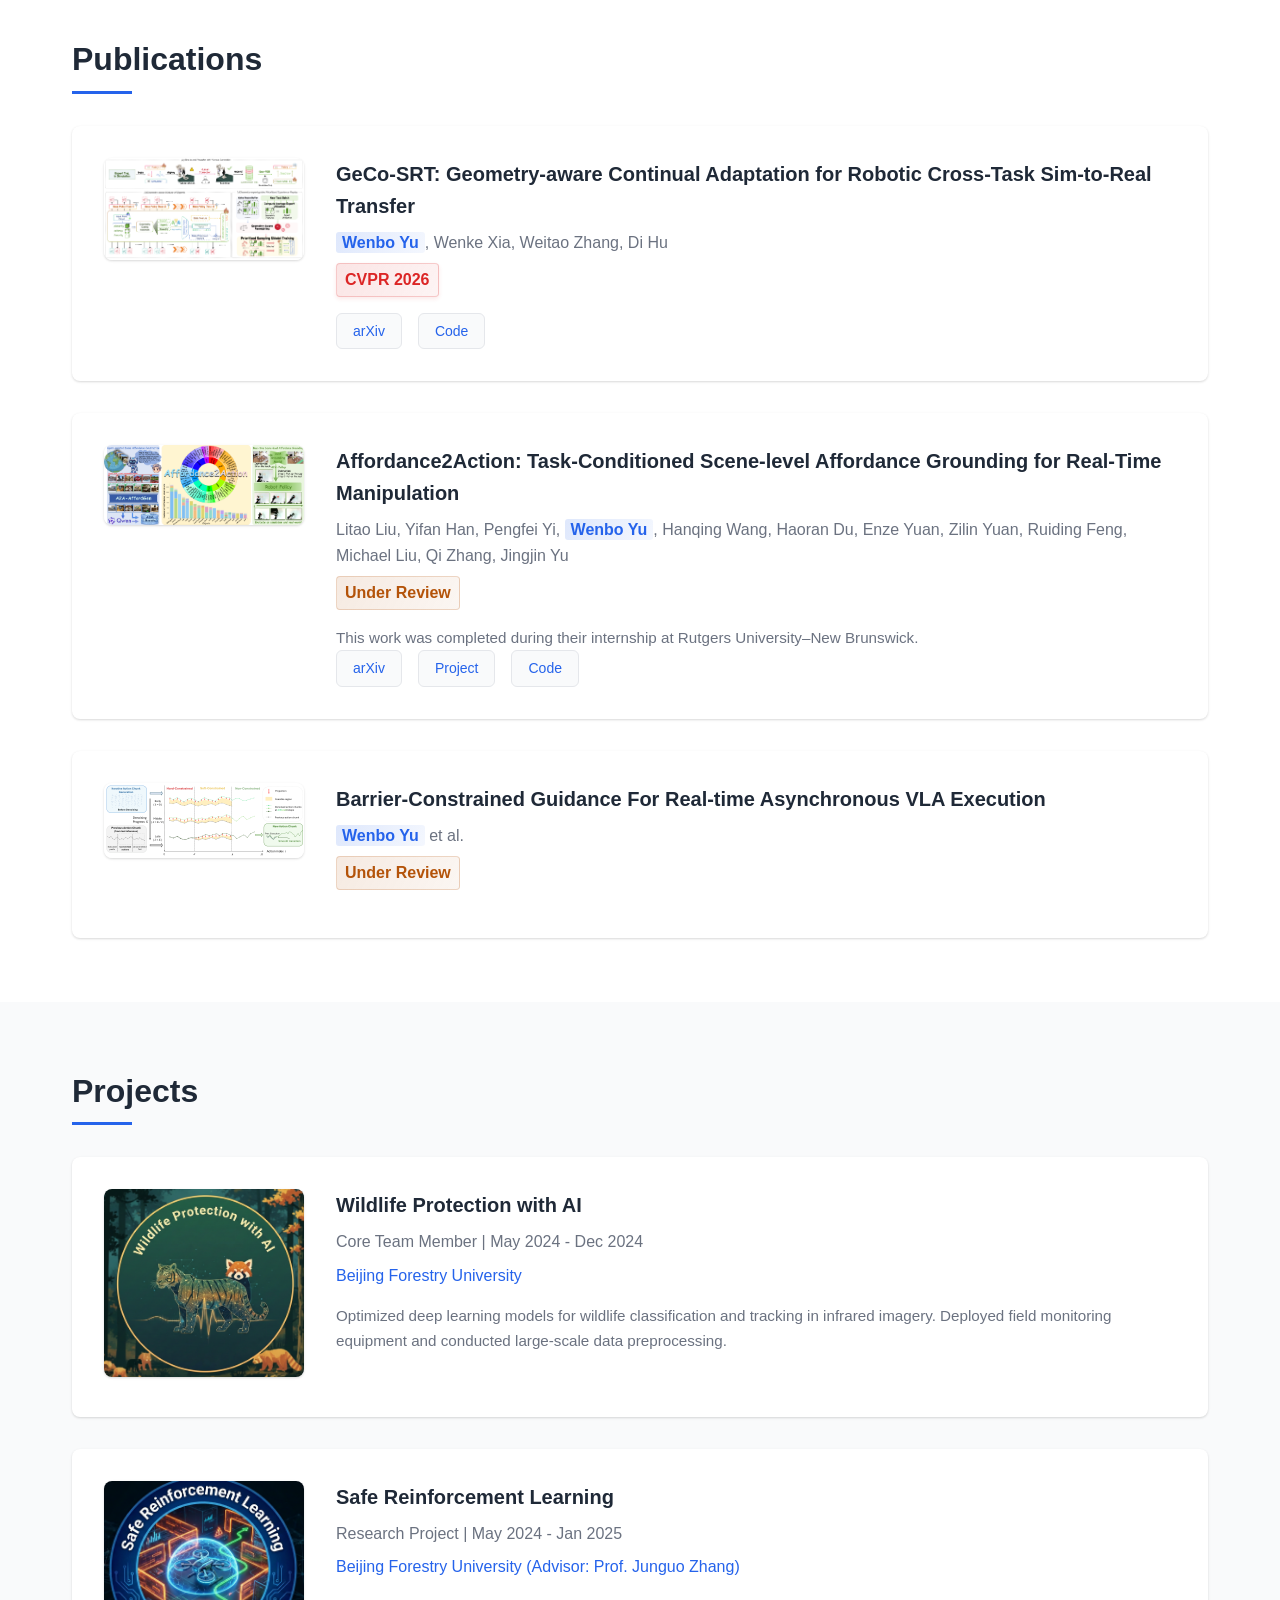
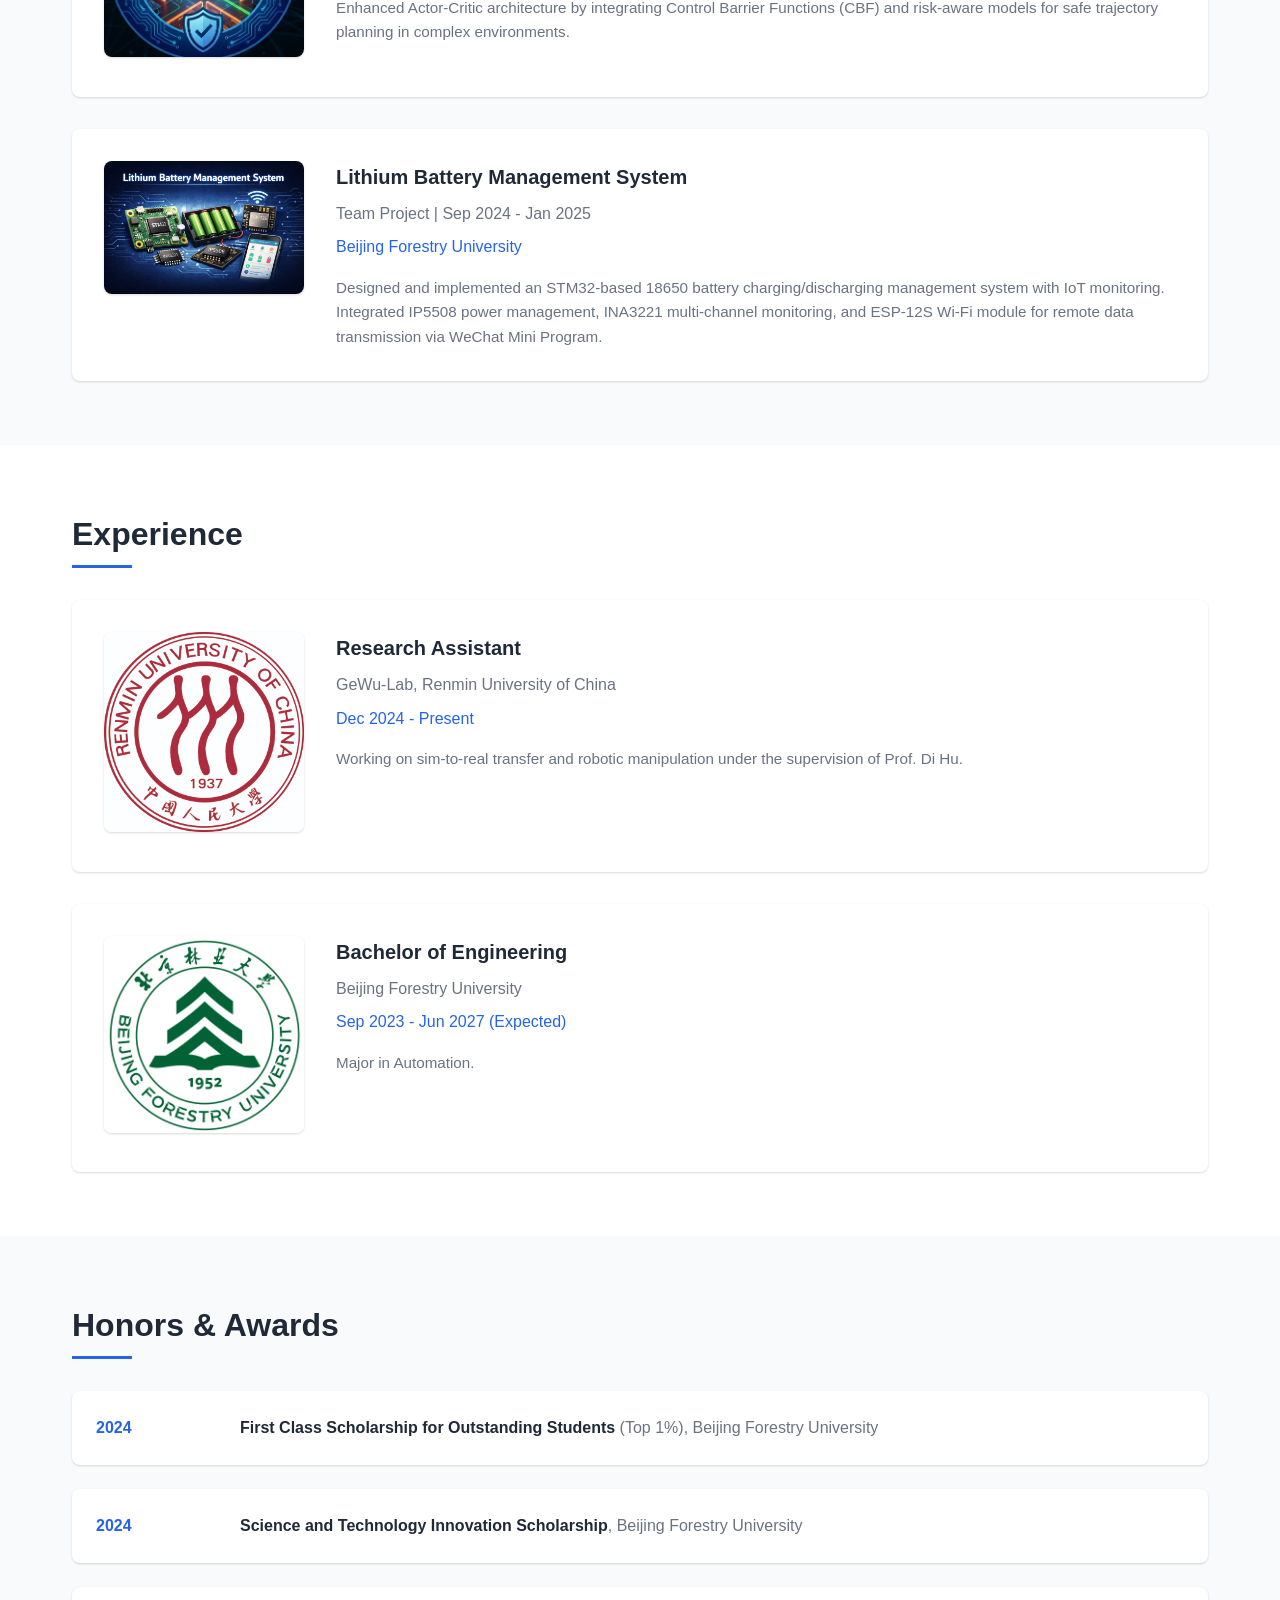
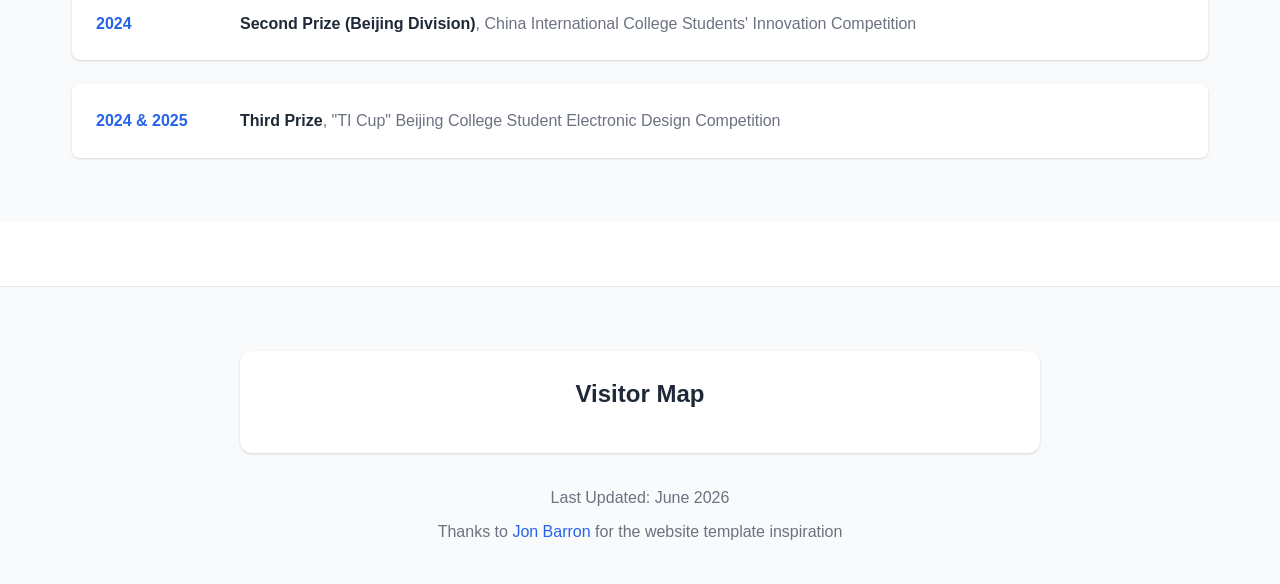
==== commit d3721add: "update" ====
--- a/index.html
+++ b/index.html
@@ -160,7 +160,7 @@
                         <div class="pub-content">
                             <h3 class="pub-title">Affordance2Action: Task-Conditioned Scene-level Affordance Grounding for Real-Time Manipulation</h3>
                             <p class="pub-authors">Litao Liu, Yifan Han, Pengfei Yi, <span class="author-me">Wenbo Yu</span>, Hanqing Wang, Haoran Du, Enze Yuan, Zilin Yuan, Ruiding Feng, Michael Liu, Qi Zhang, Jingjin Yu</p>
-                            <p class="pub-venue">arXiv preprint, 2026</p>
+                            <p class="pub-venue"><span class="under-review">Under Review</span></p>
                             <p class="pub-description" style="margin-top: 0.5rem; color: var(--text-secondary); font-size: 0.95rem;">
                                 This work was completed during their internship at Rutgers University–New Brunswick.
                             </p>
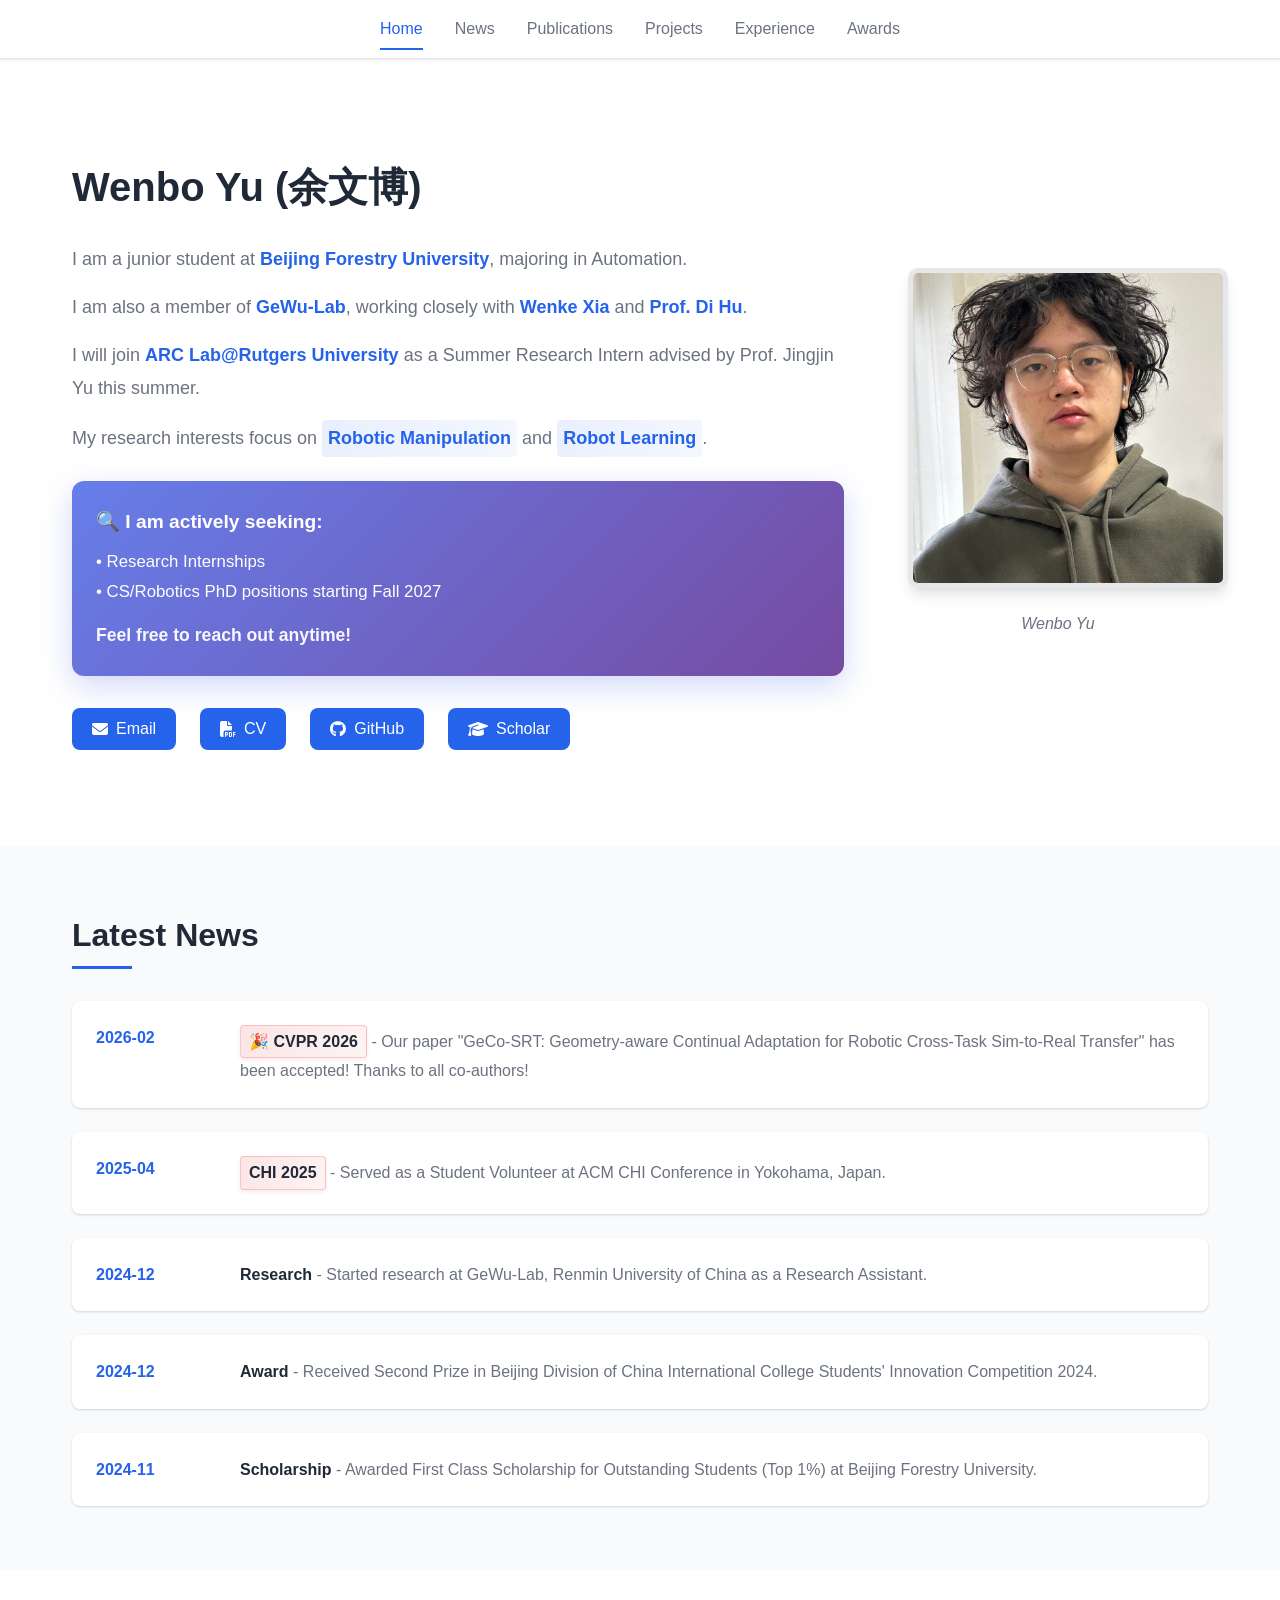
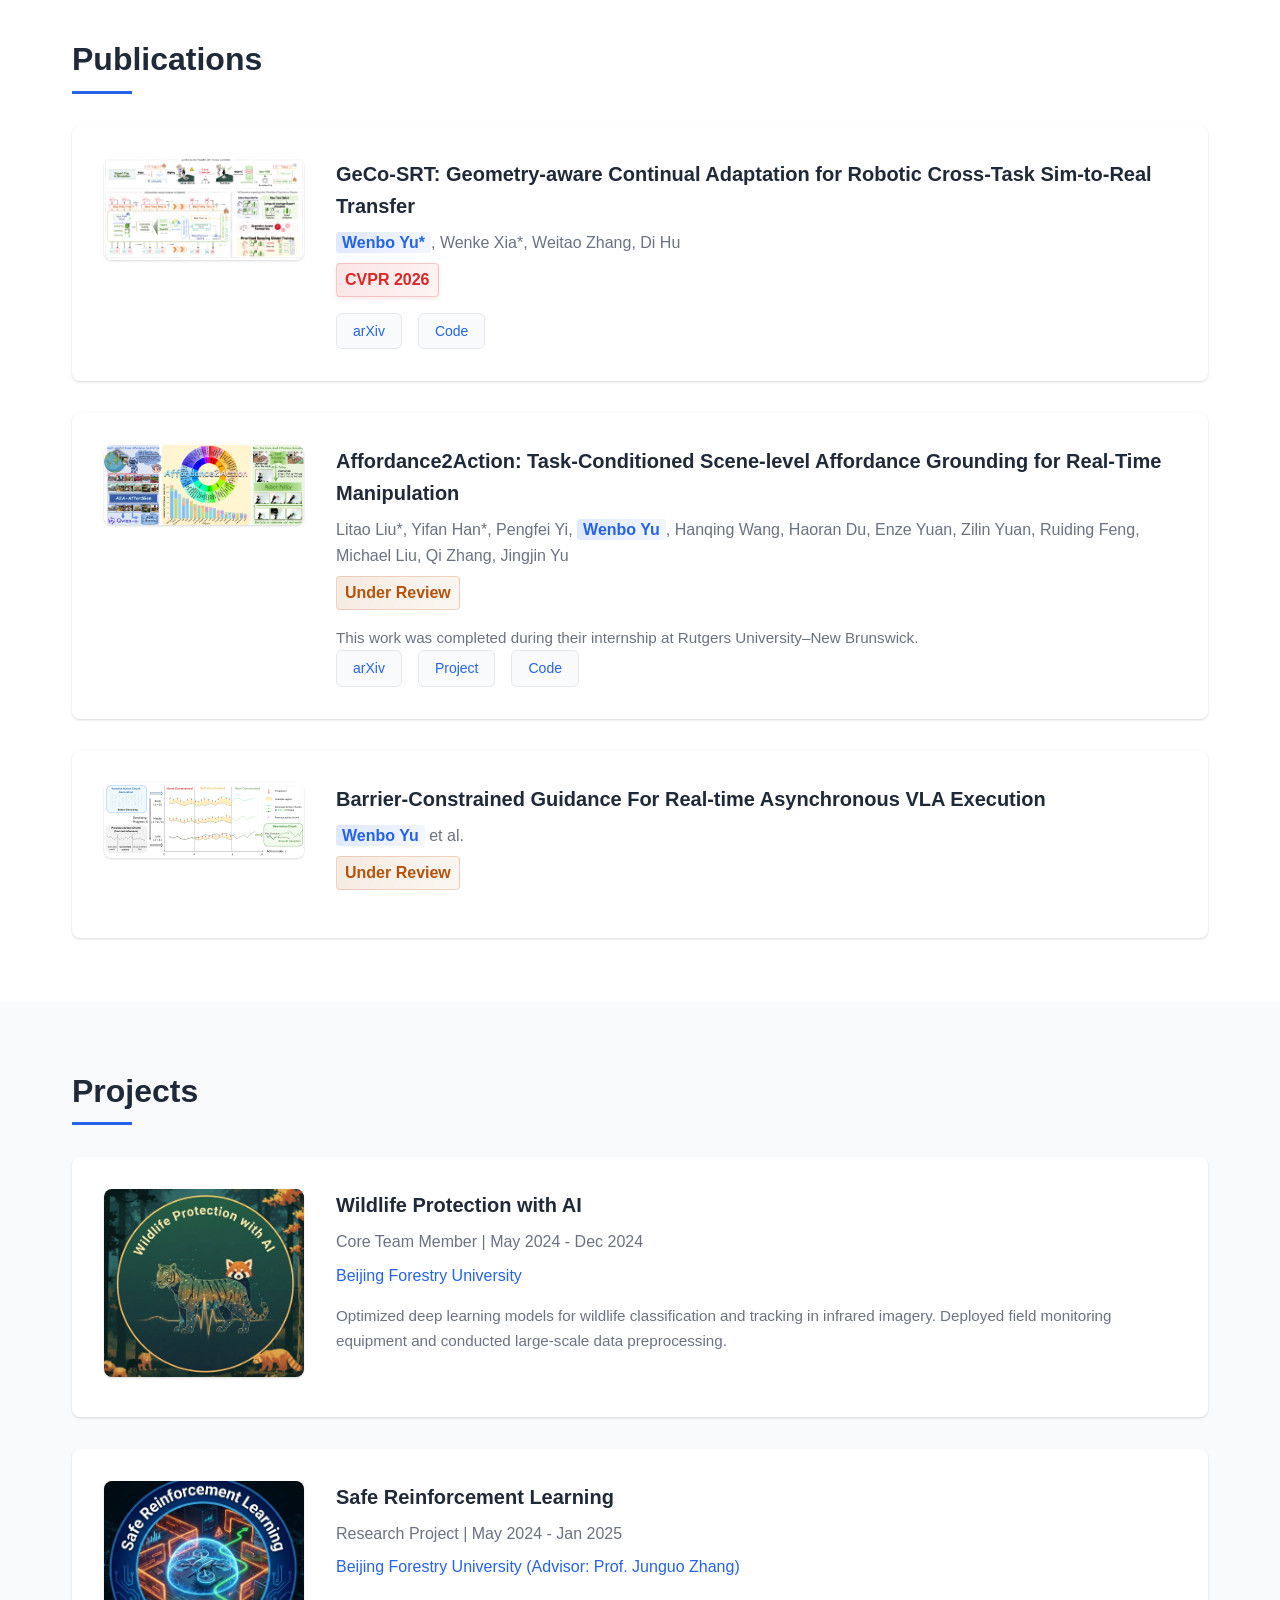
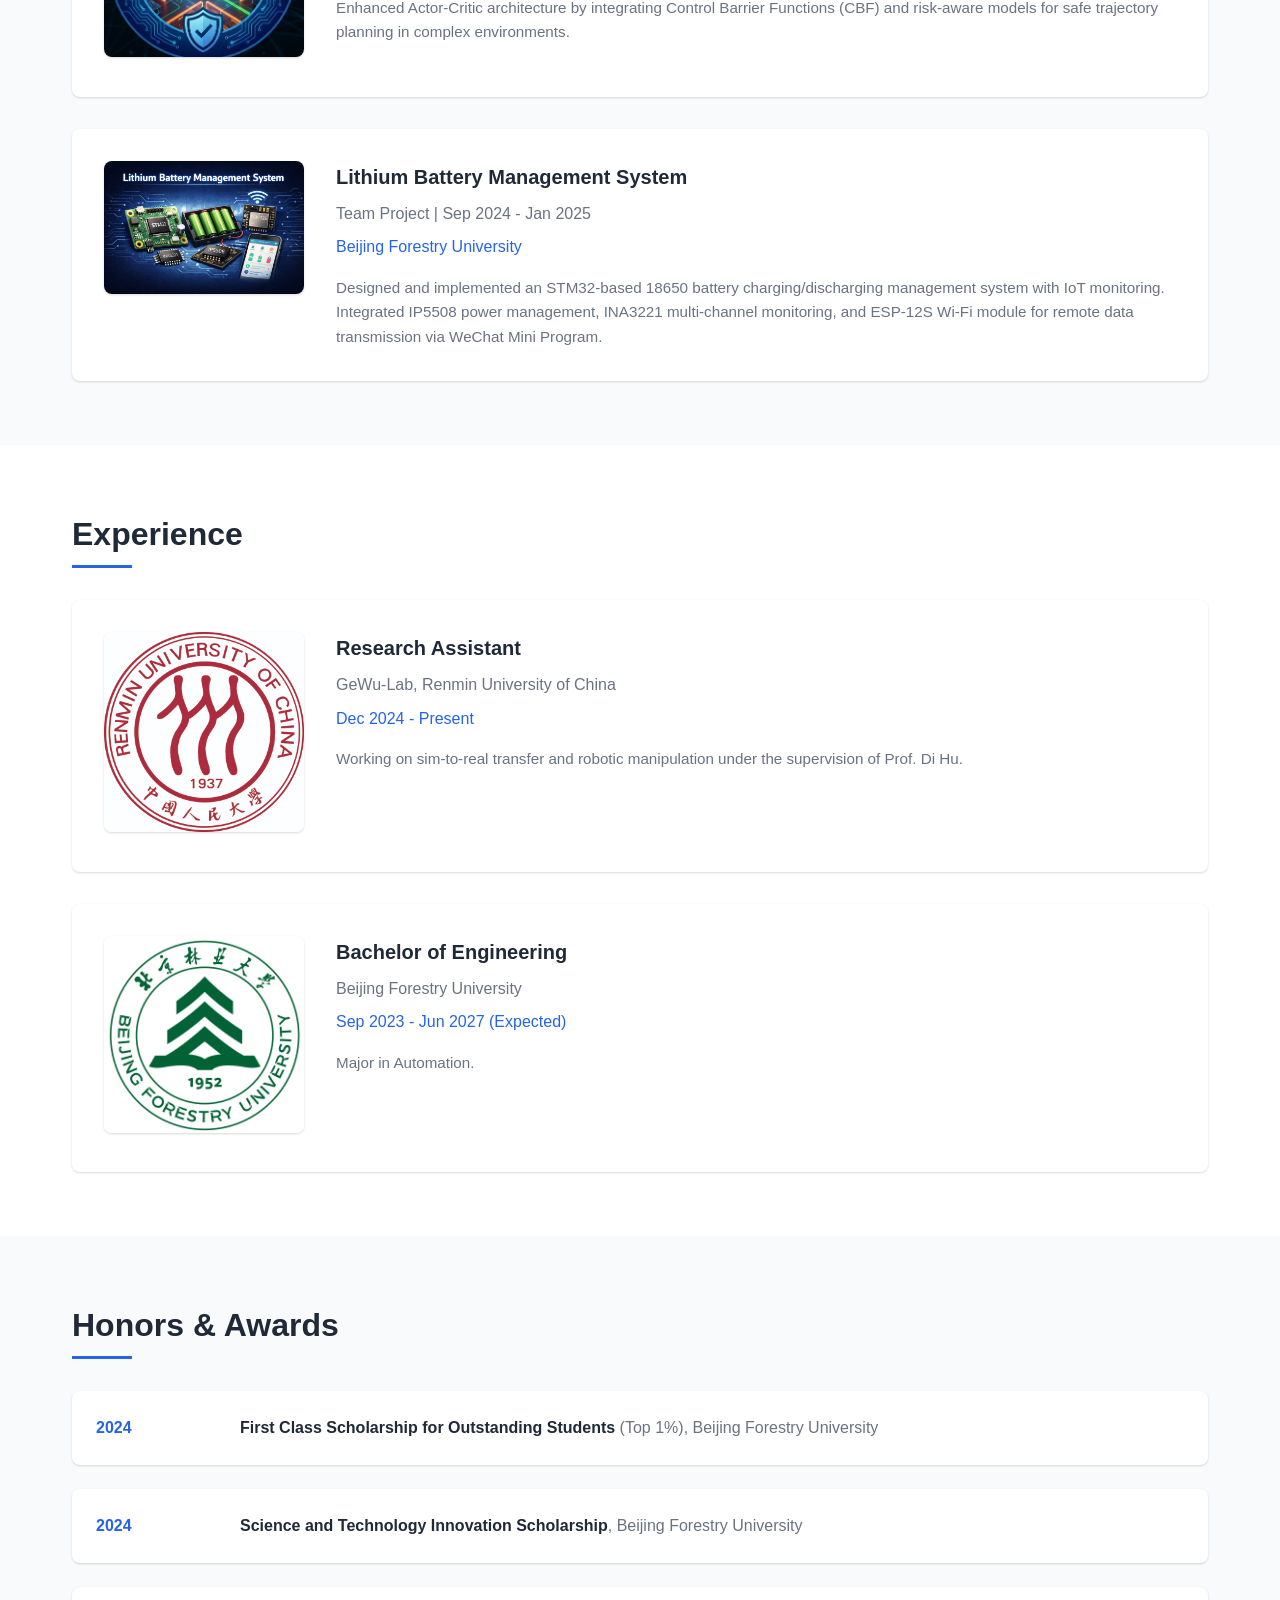
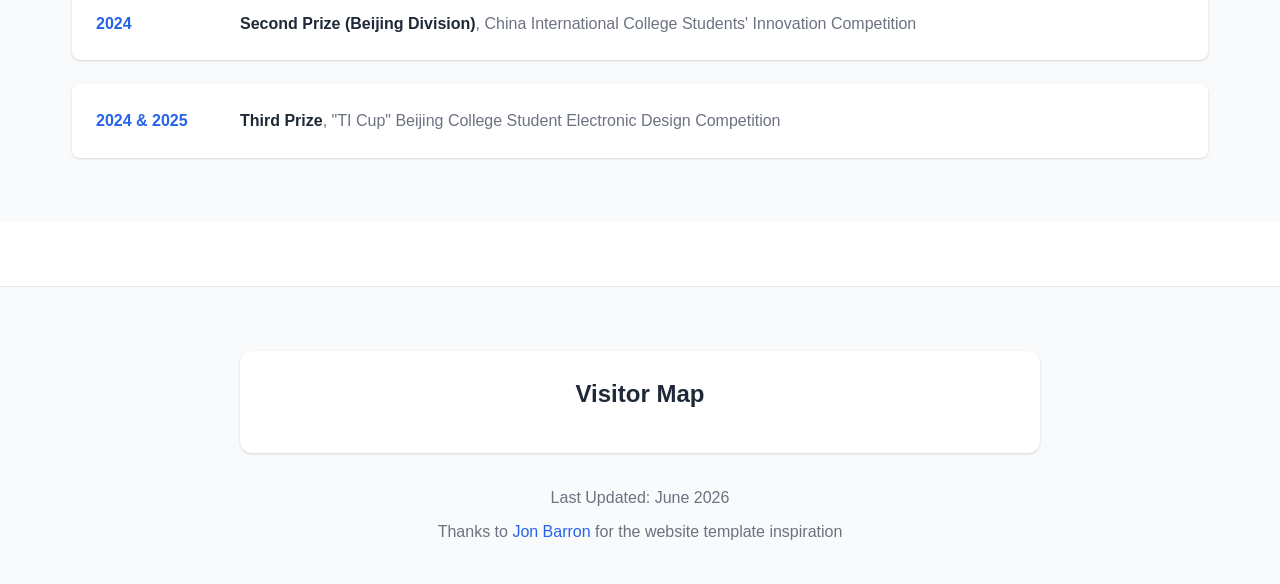
==== commit a6c7a39d: "update" ====
--- a/index.html
+++ b/index.html
@@ -144,7 +144,7 @@
                         </div>
                         <div class="pub-content">
                             <h3 class="pub-title">GeCo-SRT: Geometry-aware Continual Adaptation for Robotic Cross-Task Sim-to-Real Transfer</h3>
-                            <p class="pub-authors"><span class="author-me">Wenbo Yu</span>, Wenke Xia, Weitao Zhang, Di Hu</p>
+                            <p class="pub-authors"><span class="author-me">Wenbo Yu*</span>, Wenke Xia*, Weitao Zhang, Di Hu</p>
                             <p class="pub-venue"><span class="conference-name">CVPR 2026</span></p>
                             <div class="pub-links">
                                 <a href="https://arxiv.org/abs/2602.20871" target="_blank" class="pub-link">arXiv</a>
@@ -159,7 +159,7 @@
                         </div>
                         <div class="pub-content">
                             <h3 class="pub-title">Affordance2Action: Task-Conditioned Scene-level Affordance Grounding for Real-Time Manipulation</h3>
-                            <p class="pub-authors">Litao Liu, Yifan Han, Pengfei Yi, <span class="author-me">Wenbo Yu</span>, Hanqing Wang, Haoran Du, Enze Yuan, Zilin Yuan, Ruiding Feng, Michael Liu, Qi Zhang, Jingjin Yu</p>
+                            <p class="pub-authors">Litao Liu*, Yifan Han*, Pengfei Yi, <span class="author-me">Wenbo Yu</span>, Hanqing Wang, Haoran Du, Enze Yuan, Zilin Yuan, Ruiding Feng, Michael Liu, Qi Zhang, Jingjin Yu</p>
                             <p class="pub-venue"><span class="under-review">Under Review</span></p>
                             <p class="pub-description" style="margin-top: 0.5rem; color: var(--text-secondary); font-size: 0.95rem;">
                                 This work was completed during their internship at Rutgers University–New Brunswick.
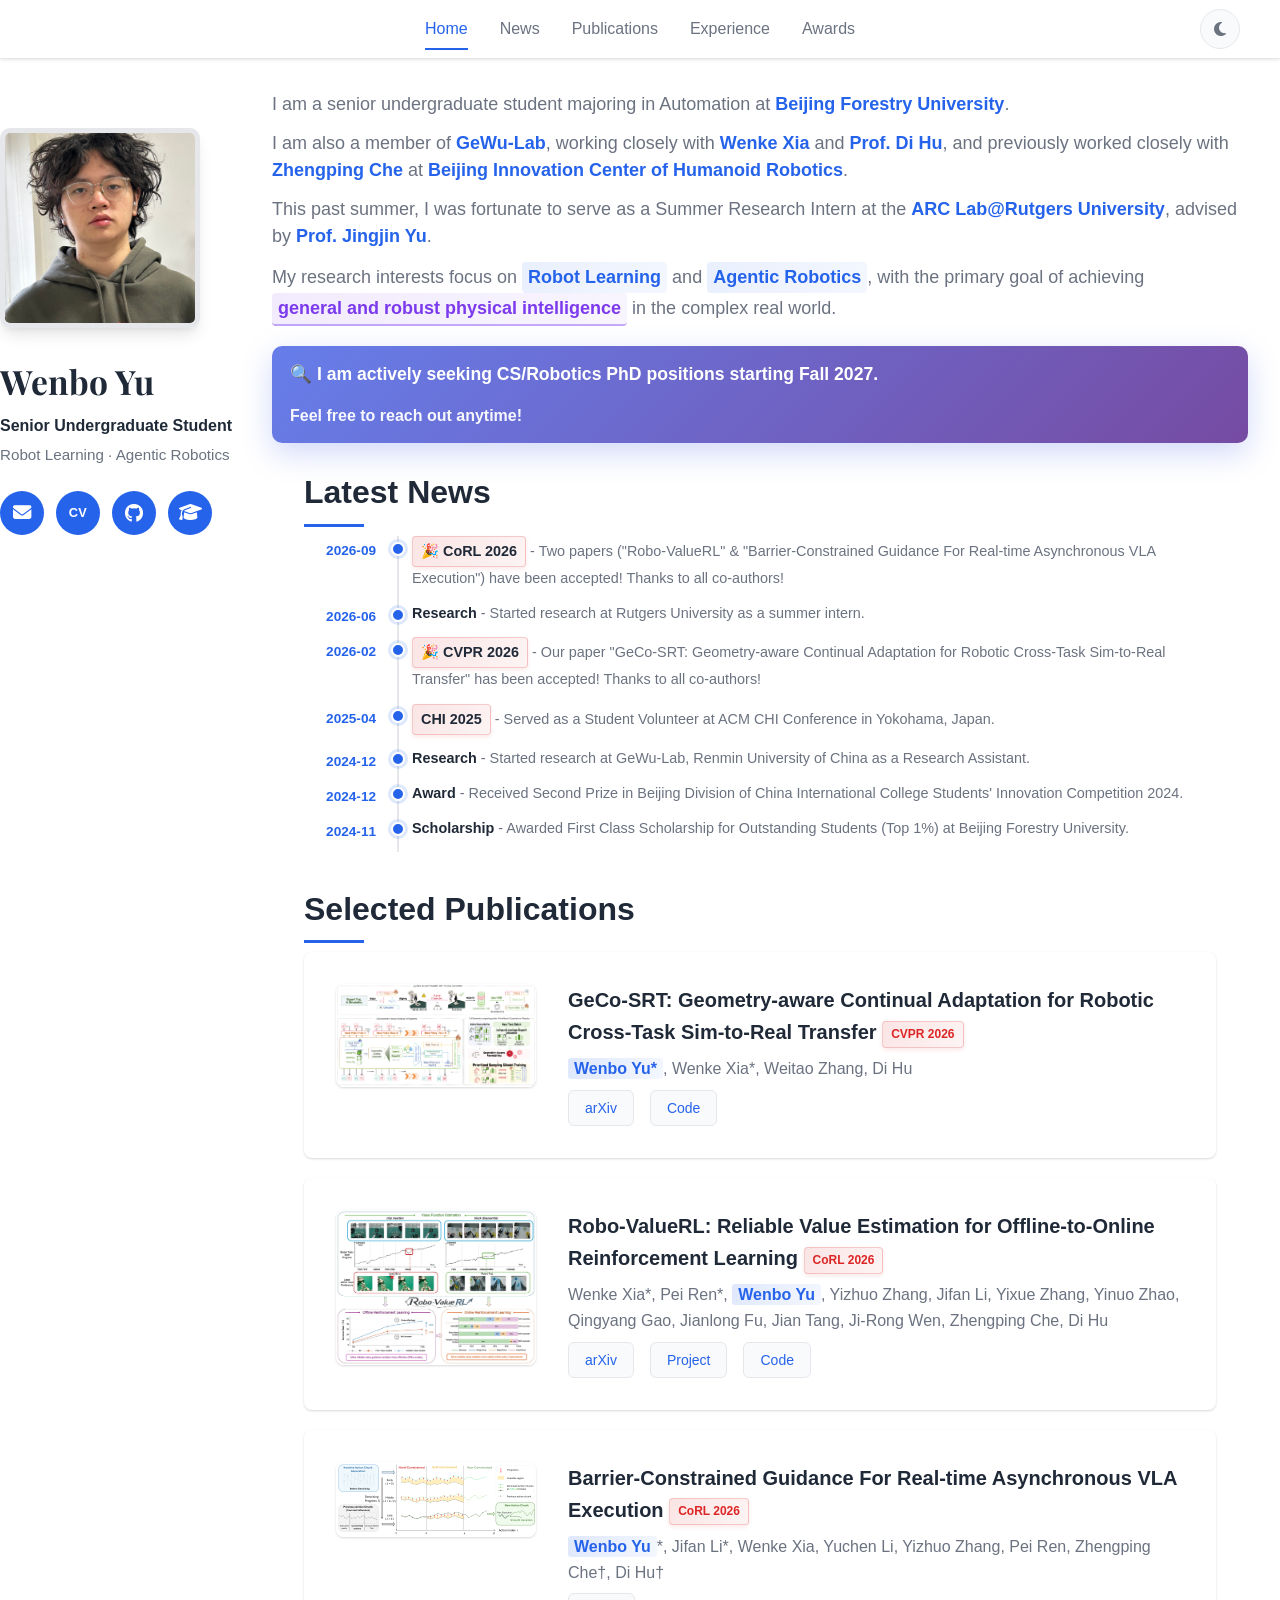
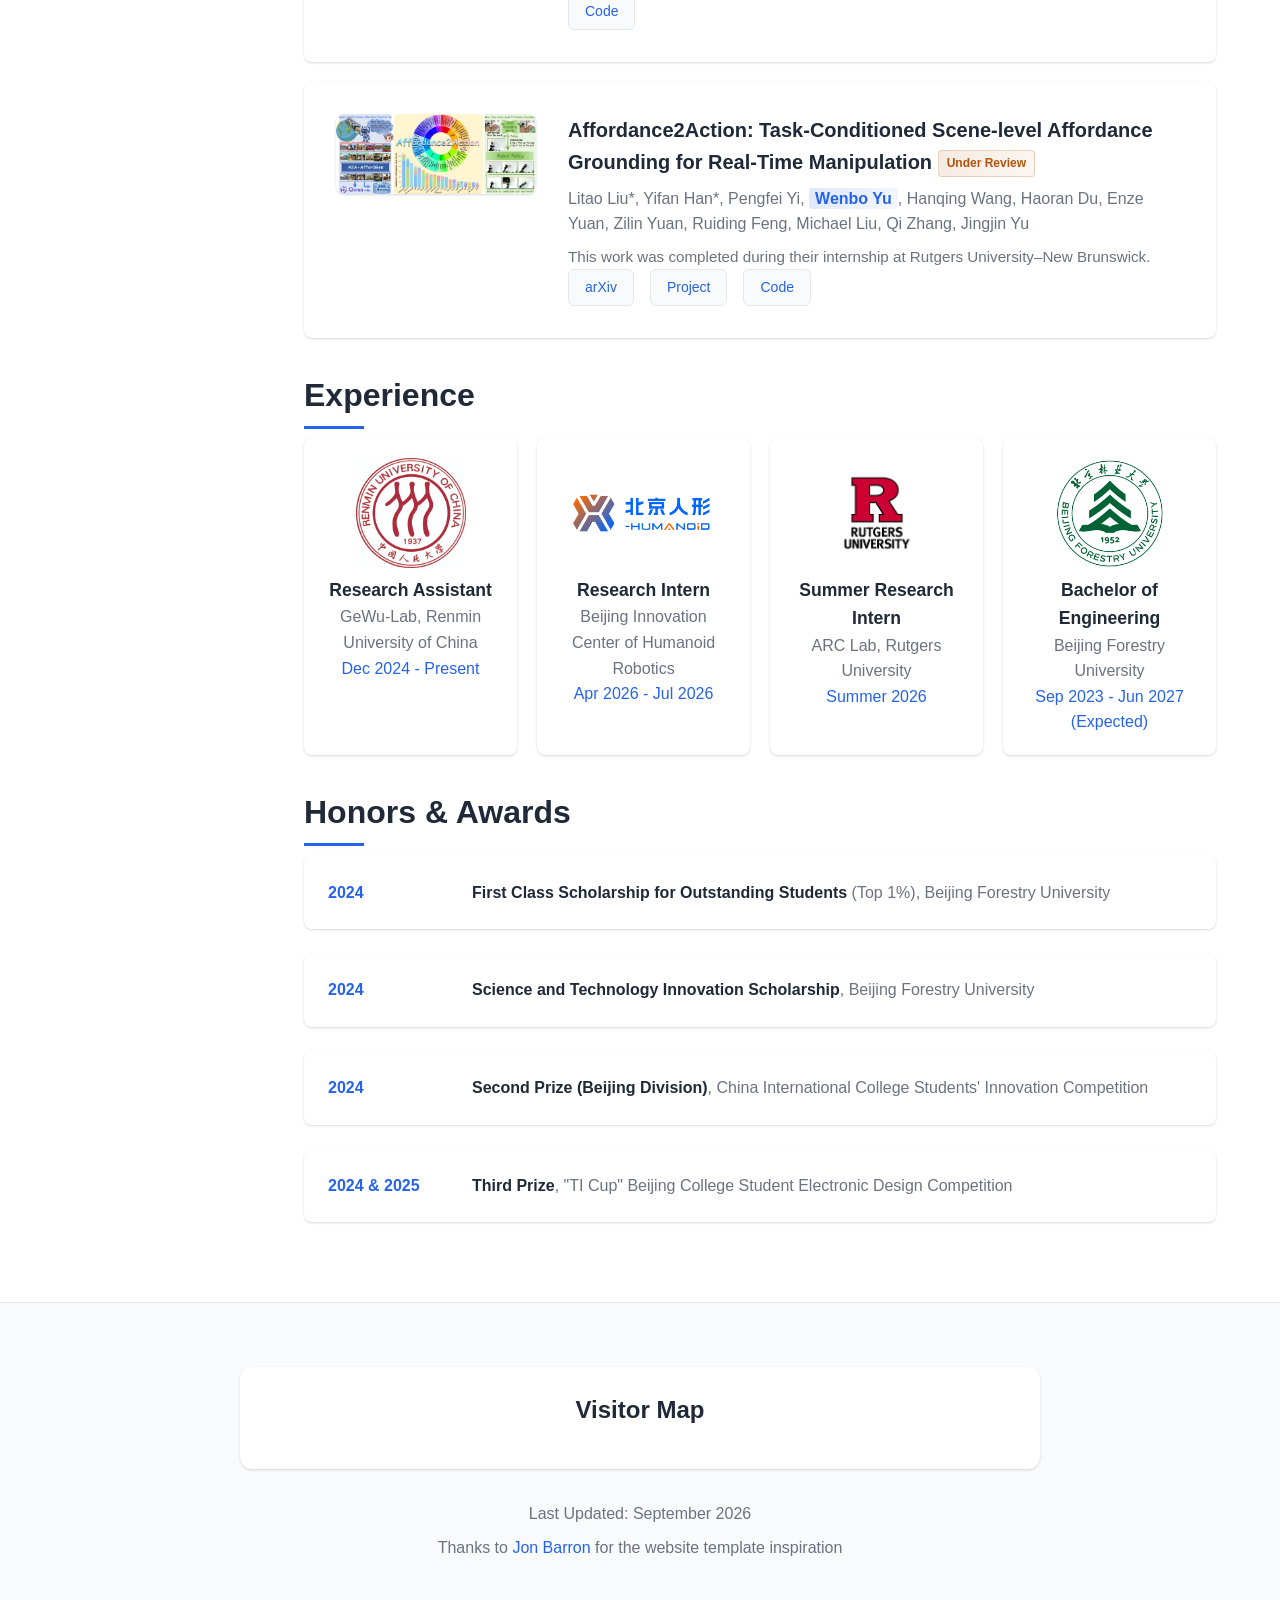
==== commit 5347f08f: "Update homepage: sidebar layout, dark mode, CoRL 2026 papers, new CV - New two-column layout with st" ====
--- a/index.html
+++ b/index.html
@@ -3,30 +3,44 @@
 <head>
     <meta charset="UTF-8">
     <meta name="viewport" content="width=device-width, initial-scale=1.0">
-    <title>Wenbo Yu (余文博) - Robotic Manipulation & Robot Learning Researcher</title>
-    <meta name="description" content="Wenbo Yu (余文博) - Junior student at Beijing Forestry University, Research Assistant at GeWu-Lab. Research interests: Robotic Manipulation, Robot Learning, Sim-to-Real Transfer. CVPR 2026 paper accepted. Seeking Summer Research Internships and CS/Robotics PhD positions for Fall 2027.">
-    <meta name="keywords" content="Wenbo Yu, 余文博, Robotic Manipulation, Robot Learning, Embodied AI, Sim-to-Real Transfer, GeWu-Lab, Beijing Forestry University, CVPR 2026, PhD positions, Research Internship">
+    <title>Wenbo Yu (余文博) - Robot Learning & Agentic Robotics Researcher</title>
+    <meta name="description" content="Wenbo Yu (余文博) - Senior undergraduate student at Beijing Forestry University, Research Assistant at GeWu-Lab. Research interests: Robot Learning, Agentic Robotics, Sim-to-Real Transfer. CVPR 2026 paper accepted. Seeking CS/Robotics PhD positions for Fall 2027.">
+    <meta name="keywords" content="Wenbo Yu, 余文博, Robot Learning, Agentic Robotics, Embodied AI, Sim-to-Real Transfer, GeWu-Lab, Beijing Forestry University, CVPR 2026, PhD positions, Research Internship">
     <meta name="author" content="Wenbo Yu">
-    
+
     <!-- Open Graph / Facebook -->
     <meta property="og:type" content="website">
     <meta property="og:url" content="https://namelesscrew.github.io/">
-    <meta property="og:title" content="Wenbo Yu (余文博) - Robotic Manipulation & Robot Learning">
-    <meta property="og:description" content="Research Assistant at GeWu-Lab. Focused on Robotic Manipulation and Robot Learning. CVPR 2026 paper accepted.">
+    <meta property="og:title" content="Wenbo Yu (余文博) - Robot Learning & Agentic Robotics">
+    <meta property="og:description" content="Research Assistant at GeWu-Lab. Focused on Robot Learning and Agentic Robotics. CVPR 2026 paper accepted.">
     <meta property="og:image" content="https://namelesscrew.github.io/images/profile-new.jpg">
 
     <!-- Twitter -->
     <meta property="twitter:card" content="summary_large_image">
     <meta property="twitter:url" content="https://namelesscrew.github.io/">
-    <meta property="twitter:title" content="Wenbo Yu (余文博) - Robotic Manipulation & Robot Learning">
-    <meta property="twitter:description" content="Research Assistant at GeWu-Lab. Focused on Robotic Manipulation and Robot Learning. CVPR 2026 paper accepted.">
+    <meta property="twitter:title" content="Wenbo Yu (余文博) - Robot Learning & Agentic Robotics">
+    <meta property="twitter:description" content="Research Assistant at GeWu-Lab. Focused on Robot Learning and Agentic Robotics. CVPR 2026 paper accepted.">
     <meta property="twitter:image" content="https://namelesscrew.github.io/images/profile-new.jpg">
-    
+
     <!-- Canonical URL -->
     <link rel="canonical" href="https://namelesscrew.github.io/">
-    
+
+    <!-- Fonts -->
+    <link rel="preconnect" href="https://fonts.googleapis.com">
+    <link rel="preconnect" href="https://fonts.gstatic.com" crossorigin>
+    <link href="https://fonts.googleapis.com/css2?family=Playfair+Display:wght@400;600;700&family=Noto+Serif+SC:wght@400;600;700&display=swap" rel="stylesheet">
+
     <link rel="stylesheet" href="css/style.css">
     <link rel="stylesheet" href="https://cdnjs.cloudflare.com/ajax/libs/font-awesome/6.4.0/css/all.min.css">
+
+    <!-- 主题初始化（防止刷新时闪烁） -->
+    <script>
+        (function () {
+            var theme = localStorage.getItem('theme');
+            if (!theme) theme = window.matchMedia('(prefers-color-scheme: dark)').matches ? 'dark' : 'light';
+            if (theme === 'dark') document.documentElement.classList.add('dark');
+        })();
+    </script>
 </head>
 <body>
     <nav class="navbar">
@@ -35,275 +49,274 @@
                 <a href="#home" class="nav-link active">Home</a>
                 <a href="#news" class="nav-link">News</a>
                 <a href="#publications" class="nav-link">Publications</a>
-                <a href="#projects" class="nav-link">Projects</a>
                 <a href="#experience" class="nav-link">Experience</a>
                 <a href="#awards" class="nav-link">Awards</a>
             </div>
+            <button id="themeToggle" class="theme-toggle" title="Toggle Dark / Light Mode" aria-label="Toggle dark mode">
+                <i class="fas fa-moon"></i>
+            </button>
         </div>
     </nav>
 
     <main class="main-content">
-        <section id="home" class="section hero-section">
-            <div class="container">
-                <div class="hero-content">
+        <div class="layout" id="home">
+            <!-- 左侧固定栏：头像、名字、联系方式 -->
+            <aside class="sidebar">
+                <div class="hero-image">
+                    <img src="images/profile-new.jpg" alt="Wenbo Yu" class="profile-img">
+                </div>
+                <h1 class="hero-title name-title">
+                    <span class="name-en">Wenbo Yu</span>
+                    <span class="name-zh">余文博</span>
+                </h1>
+                <p class="sidebar-status">Senior Undergraduate Student</p>
+                <p class="sidebar-subtitle">Robot Learning · Agentic Robotics</p>
+                <div class="contact-links">
+                    <a href="mailto:uiversalmariner@gmail.com" class="contact-link" title="Email" aria-label="Email">
+                        <i class="fas fa-envelope"></i>
+                    </a>
+                    <a href="CV_Wenbo_Yu.pdf" target="_blank" class="contact-link" title="CV" aria-label="CV">
+                        <span class="cv-text">CV</span>
+                    </a>
+                    <a href="https://github.com/universalmariner" target="_blank" class="contact-link" title="GitHub" aria-label="GitHub">
+                        <i class="fab fa-github"></i>
+                    </a>
+                    <a href="https://scholar.google.com/citations?user=BwA_8WQAAAAJ&hl=zh-CN" target="_blank" class="contact-link" title="Google Scholar" aria-label="Google Scholar">
+                        <i class="fas fa-graduation-cap"></i>
+                    </a>
+                </div>
+            </aside>
+
+            <!-- 右侧内容：自我介绍、News、Publications 等 -->
+            <div class="content">
+                <section class="section hero-section">
                     <div class="hero-text">
-                        <h1 class="hero-title">Wenbo Yu (余文博)</h1>
                         <p class="hero-description">
-                            I am a junior student at <a href="https://english.bjfu.edu.cn/" target="_blank" class="highlight-link">Beijing Forestry University</a>, majoring in Automation.
+                            I am a senior undergraduate student majoring in Automation at <a href="https://english.bjfu.edu.cn/" target="_blank" class="highlight-link">Beijing Forestry University</a>.
                         </p>
                         <p class="hero-description">
-                            I am also a member of <a href="https://gewu-lab.github.io/" target="_blank" class="highlight-link">GeWu-Lab</a>, 
-                            working closely with <a href="https://xwinks.github.io/" target="_blank" class="highlight-link">Wenke Xia</a> and 
-                            <a href="https://dtaoo.github.io/" target="_blank" class="highlight-link">Prof. Di Hu</a>.
+                            I am also a member of <a href="https://gewu-lab.github.io/" target="_blank" class="highlight-link">GeWu-Lab</a>, working closely with <a href="https://xwinks.github.io/" target="_blank" class="highlight-link">Wenke Xia</a> and <a href="https://dtaoo.github.io/" target="_blank" class="highlight-link">Prof. Di Hu</a>, and previously worked closely with <a href="https://chezhengping.xyz/" target="_blank" class="highlight-link">Zhengping Che</a> at <a href="https://www.x-humanoid.com/?lang=en" target="_blank" class="highlight-link">Beijing Innovation Center of Humanoid Robotics</a>.
                         </p>
                         <p class="hero-description">
-                            I will join <a href="https://arc-l.github.io/" target="_blank" class="highlight-link">ARC Lab@Rutgers University</a> as a Summer Research Intern advised by Prof. Jingjin Yu this summer.
+                            This past summer, I was fortunate to serve as a Summer Research Intern at the <a href="https://arc-l.github.io/" target="_blank" class="highlight-link">ARC Lab@Rutgers University</a>, advised by <a href="https://scholar.google.com/citations?user=jkRa2LEAAAAJ&hl=en" target="_blank" class="highlight-link">Prof. Jingjin Yu</a>.
                         </p>
                         <p class="hero-description">
-                            My research interests focus on <span class="highlight-keyword">Robotic Manipulation</span> and <span class="highlight-keyword">Robot Learning</span>.
+                            My research interests focus on <span class="highlight-keyword">Robot Learning</span> and <span class="highlight-keyword">Agentic Robotics</span>, with the primary goal of achieving <span class="highlight-goal">general and robust physical intelligence</span> in the complex real world.
                         </p>
-                        
+
                         <div class="looking-for-positions">
                             <p class="positions-text">
-                                <strong>🔍 I am actively seeking:</strong><br>
-                                • Research Internships<br>
-                                • CS/Robotics PhD positions starting Fall 2027<br>
+                                <strong>🔍 I am actively seeking CS/Robotics PhD positions starting Fall 2027.</strong>
                                 <em>Feel free to reach out anytime!</em>
                             </p>
                         </div>
-                        <div class="contact-links">
-                            <a href="mailto:uiversalmariner@gmail.com" class="contact-link" title="Email">
-                                <i class="fas fa-envelope"></i> Email
-                            </a>
-                            <a href="CV_June.pdf" target="_blank" class="contact-link" title="CV">
-                                <i class="fas fa-file-pdf"></i> CV
-                            </a>
-                            <a href="https://github.com/universalmariner" target="_blank" class="contact-link" title="GitHub">
-                                <i class="fab fa-github"></i> GitHub
-                            </a>
-                            <a href="https://scholar.google.com/citations?user=BwA_8WQAAAAJ&hl=zh-CN" target="_blank" class="contact-link" title="Google Scholar">
-                                <i class="fas fa-graduation-cap"></i> Scholar
-                            </a>
-                        </div>
-                    </div>
-                    <div class="hero-image">
-                        <img src="images/profile-new.jpg" alt="Wenbo Yu" class="profile-img">
-                        <p class="profile-caption">Wenbo Yu</p>
-                    </div>
-                </div>
+                    </div>
+                </section>
+
+                <section id="news" class="section">
+                    <div class="container">
+                        <h2 class="section-title">Latest News</h2>
+                        <div class="news-list">
+                            <div class="news-item">
+                                <span class="news-date">2026-09</span>
+                                <p class="news-content">
+                                    <strong class="conference-name">🎉 CoRL 2026</strong> - Two papers ("Robo-ValueRL" & "Barrier-Constrained Guidance For Real-time Asynchronous VLA Execution") have been accepted!
+                                    Thanks to all co-authors!
+                                </p>
+                            </div>
+                            <div class="news-item">
+                                <span class="news-date">2026-06</span>
+                                <p class="news-content">
+                                    <strong>Research</strong> - Started research at Rutgers University as a summer intern.
+                                </p>
+                            </div>
+                            <div class="news-item">
+                                <span class="news-date">2026-02</span>
+                                <p class="news-content">
+                                    <strong class="conference-name">🎉 CVPR 2026</strong> - Our paper "GeCo-SRT: Geometry-aware Continual Adaptation for Robotic Cross-Task Sim-to-Real Transfer" has been accepted!
+                                    Thanks to all co-authors!
+                                </p>
+                            </div>
+                            <div class="news-item">
+                                <span class="news-date">2025-04</span>
+                                <p class="news-content">
+                                    <strong class="conference-name">CHI 2025</strong> - Served as a Student Volunteer at ACM CHI Conference in Yokohama, Japan.
+                                </p>
+                            </div>
+                            <div class="news-item">
+                                <span class="news-date">2024-12</span>
+                                <p class="news-content">
+                                    <strong>Research</strong> - Started research at GeWu-Lab, Renmin University of China as a Research Assistant.
+                                </p>
+                            </div>
+                            <div class="news-item">
+                                <span class="news-date">2024-12</span>
+                                <p class="news-content">
+                                    <strong>Award</strong> - Received Second Prize in Beijing Division of China International College Students' Innovation Competition 2024.
+                                </p>
+                            </div>
+                            <div class="news-item">
+                                <span class="news-date">2024-11</span>
+                                <p class="news-content">
+                                    <strong>Scholarship</strong> - Awarded First Class Scholarship for Outstanding Students (Top 1%) at Beijing Forestry University.
+                                </p>
+                            </div>
+                        </div>
+                    </div>
+                </section>
+
+                <section id="publications" class="section">
+                    <div class="container">
+                        <h2 class="section-title">Selected Publications</h2>
+
+                        <div class="publications-list">
+                            <div class="publication-item">
+                                <div class="pub-image">
+                                    <img src="images/geco-srt.png" alt="GeCo-SRT">
+                                </div>
+                                <div class="pub-content">
+                                    <h3 class="pub-title">GeCo-SRT: Geometry-aware Continual Adaptation for Robotic Cross-Task Sim-to-Real Transfer <span class="conference-name">CVPR 2026</span></h3>
+                                    <p class="pub-authors"><span class="author-me">Wenbo Yu*</span>, Wenke Xia*, Weitao Zhang, Di Hu</p>
+                                    <div class="pub-links">
+                                        <a href="https://arxiv.org/abs/2602.20871" target="_blank" class="pub-link">arXiv</a>
+                                        <a href="https://github.com/NamelessCrew/GeCo-SRT" target="_blank" class="pub-link">Code</a>
+                                    </div>
+                                </div>
+                            </div>
+
+                            <div class="publication-item">
+                                <div class="pub-image">
+                                    <img src="images/robo-valuerl.jpg" alt="Robo-ValueRL">
+                                </div>
+                                <div class="pub-content">
+                                    <h3 class="pub-title">Robo-ValueRL: Reliable Value Estimation for Offline-to-Online Reinforcement Learning <span class="conference-name">CoRL 2026</span></h3>
+                                    <p class="pub-authors">Wenke Xia*, Pei Ren*, <span class="author-me">Wenbo Yu</span>, Yizhuo Zhang, Jifan Li, Yixue Zhang, Yinuo Zhao, Qingyang Gao, Jianlong Fu, Jian Tang, Ji-Rong Wen, Zhengping Che, Di Hu</p>
+                                    <div class="pub-links">
+                                        <a href="https://arxiv.org/abs/2607.09866" target="_blank" class="pub-link">arXiv</a>
+                                        <a href="https://gewu-lab.github.io/Robo-ValueRL/" target="_blank" class="pub-link">Project</a>
+                                        <a href="https://github.com/Open-X-Humanoid/Robo-ValueRL" target="_blank" class="pub-link">Code</a>
+                                    </div>
+                                </div>
+                            </div>
+
+                            <div class="publication-item">
+                                <div class="pub-image">
+                                    <img src="images/barrier-constrained.png" alt="Barrier-Constrained Guidance">
+                                </div>
+                                <div class="pub-content">
+                                    <h3 class="pub-title">Barrier-Constrained Guidance For Real-time Asynchronous VLA Execution <span class="conference-name">CoRL 2026</span></h3>
+                                    <p class="pub-authors"><span class="author-me">Wenbo Yu</span>*, Jifan Li*, Wenke Xia, Yuchen Li, Yizhuo Zhang, Pei Ren, Zhengping Che†, Di Hu†</p>
+                                    <div class="pub-links">
+                                        <a href="https://github.com/NamelessCrew/FreeBar" target="_blank" class="pub-link">Code</a>
+                                    </div>
+                                </div>
+                            </div>
+
+                            <div class="publication-item">
+                                <div class="pub-image">
+                                    <img src="images/a2a-teaser.png" alt="Affordance2Action">
+                                </div>
+                                <div class="pub-content">
+                                    <h3 class="pub-title">Affordance2Action: Task-Conditioned Scene-level Affordance Grounding for Real-Time Manipulation <span class="under-review">Under Review</span></h3>
+                                    <p class="pub-authors">Litao Liu*, Yifan Han*, Pengfei Yi, <span class="author-me">Wenbo Yu</span>, Hanqing Wang, Haoran Du, Enze Yuan, Zilin Yuan, Ruiding Feng, Michael Liu, Qi Zhang, Jingjin Yu</p>
+                                    <p class="pub-description" style="margin-top: 0.5rem; color: var(--text-secondary); font-size: 0.95rem;">
+                                        This work was completed during their internship at Rutgers University–New Brunswick.
+                                    </p>
+                                    <div class="pub-links">
+                                        <a href="https://arxiv.org/abs/2606.04172" target="_blank" class="pub-link">arXiv</a>
+                                        <a href="https://arc-l.github.io/a2a/" target="_blank" class="pub-link">Project</a>
+                                        <a href="https://github.com/arc-l/a2a" target="_blank" class="pub-link">Code</a>
+                                    </div>
+                                </div>
+                            </div>
+                        </div>
+                    </div>
+                </section>
+
+                <section id="experience" class="section">
+                    <div class="container">
+                        <h2 class="section-title">Experience</h2>
+                        <div class="publications-list">
+                            <div class="publication-item">
+                                <div class="pub-image">
+                                    <img src="images/ruc-logo.jpg" alt="GeWu-Lab">
+                                </div>
+                                <div class="pub-content">
+                                    <h3 class="pub-title">Research Assistant</h3>
+                                    <p class="pub-authors">GeWu-Lab, Renmin University of China</p>
+                                    <p class="pub-venue">Dec 2024 - Present</p>
+                                </div>
+                            </div>
+
+                            <div class="publication-item">
+                                <div class="pub-image">
+                                    <img src="images/x-humanoid-logo.png" alt="Beijing Innovation Center of Humanoid Robotics">
+                                </div>
+                                <div class="pub-content">
+                                    <h3 class="pub-title">Research Intern</h3>
+                                    <p class="pub-authors">Beijing Innovation Center of Humanoid Robotics</p>
+                                    <p class="pub-venue">Apr 2026 - Jul 2026</p>
+                                </div>
+                            </div>
+
+                            <div class="publication-item">
+                                <div class="pub-image">
+                                    <img src="images/rutgers-logo.png" alt="ARC Lab, Rutgers University">
+                                </div>
+                                <div class="pub-content">
+                                    <h3 class="pub-title">Summer Research Intern</h3>
+                                    <p class="pub-authors">ARC Lab, Rutgers University</p>
+                                    <p class="pub-venue">Summer 2026</p>
+                                </div>
+                            </div>
+
+                            <div class="publication-item">
+                                <div class="pub-image">
+                                    <img src="images/bfu-logo.png" alt="Beijing Forestry University">
+                                </div>
+                                <div class="pub-content">
+                                    <h3 class="pub-title">Bachelor of Engineering</h3>
+                                    <p class="pub-authors">Beijing Forestry University</p>
+                                    <p class="pub-venue">Sep 2023 - Jun 2027 (Expected)</p>
+                                </div>
+                            </div>
+                        </div>
+                    </div>
+                </section>
+
+                <section id="awards" class="section">
+                    <div class="container">
+                        <h2 class="section-title">Honors & Awards</h2>
+                        <div class="news-list">
+                            <div class="news-item">
+                                <span class="news-date">2024</span>
+                                <p class="news-content">
+                                    <strong>First Class Scholarship for Outstanding Students</strong> (Top 1%), Beijing Forestry University
+                                </p>
+                            </div>
+                            <div class="news-item">
+                                <span class="news-date">2024</span>
+                                <p class="news-content">
+                                    <strong>Science and Technology Innovation Scholarship</strong>, Beijing Forestry University
+                                </p>
+                            </div>
+                            <div class="news-item">
+                                <span class="news-date">2024</span>
+                                <p class="news-content">
+                                    <strong>Second Prize (Beijing Division)</strong>, China International College Students' Innovation Competition
+                                </p>
+                            </div>
+                            <div class="news-item">
+                                <span class="news-date">2024 & 2025</span>
+                                <p class="news-content">
+                                    <strong>Third Prize</strong>, "TI Cup" Beijing College Student Electronic Design Competition
+                                </p>
+                            </div>
+                        </div>
+                    </div>
+                </section>
             </div>
-        </section>
-
-        <section id="news" class="section">
-            <div class="container">
-                <h2 class="section-title">Latest News</h2>
-                <div class="news-list">
-                    <div class="news-item">
-                        <span class="news-date">2026-02</span>
-                        <p class="news-content">
-                            <strong class="conference-name">🎉 CVPR 2026</strong> - Our paper "GeCo-SRT: Geometry-aware Continual Adaptation for Robotic Cross-Task Sim-to-Real Transfer" has been accepted! 
-                            Thanks to all co-authors!
-                        </p>
-                    </div>
-                    <div class="news-item">
-                        <span class="news-date">2025-04</span>
-                        <p class="news-content">
-                            <strong class="conference-name">CHI 2025</strong> - Served as a Student Volunteer at ACM CHI Conference in Yokohama, Japan.
-                        </p>
-                    </div>
-                    <div class="news-item">
-                        <span class="news-date">2024-12</span>
-                        <p class="news-content">
-                            <strong>Research</strong> - Started research at GeWu-Lab, Renmin University of China as a Research Assistant.
-                        </p>
-                    </div>
-                    <div class="news-item">
-                        <span class="news-date">2024-12</span>
-                        <p class="news-content">
-                            <strong>Award</strong> - Received Second Prize in Beijing Division of China International College Students' Innovation Competition 2024.
-                        </p>
-                    </div>
-                    <div class="news-item">
-                        <span class="news-date">2024-11</span>
-                        <p class="news-content">
-                            <strong>Scholarship</strong> - Awarded First Class Scholarship for Outstanding Students (Top 1%) at Beijing Forestry University.
-                        </p>
-                    </div>
-                </div>
-            </div>
-        </section>
-
-        <section id="publications" class="section">
-            <div class="container">
-                <h2 class="section-title">Publications</h2>
-                
-                <div class="publications-list">
-                    <div class="publication-item">
-                        <div class="pub-image">
-                            <img src="images/geco-srt.png" alt="GeCo-SRT">
-                        </div>
-                        <div class="pub-content">
-                            <h3 class="pub-title">GeCo-SRT: Geometry-aware Continual Adaptation for Robotic Cross-Task Sim-to-Real Transfer</h3>
-                            <p class="pub-authors"><span class="author-me">Wenbo Yu*</span>, Wenke Xia*, Weitao Zhang, Di Hu</p>
-                            <p class="pub-venue"><span class="conference-name">CVPR 2026</span></p>
-                            <div class="pub-links">
-                                <a href="https://arxiv.org/abs/2602.20871" target="_blank" class="pub-link">arXiv</a>
-                                <a href="https://github.com/NamelessCrew/GeCo-SRT" target="_blank" class="pub-link">Code</a>
-                            </div>
-                        </div>
-                    </div>
-
-                    <div class="publication-item">
-                        <div class="pub-image">
-                            <img src="images/a2a-teaser.png" alt="Affordance2Action">
-                        </div>
-                        <div class="pub-content">
-                            <h3 class="pub-title">Affordance2Action: Task-Conditioned Scene-level Affordance Grounding for Real-Time Manipulation</h3>
-                            <p class="pub-authors">Litao Liu*, Yifan Han*, Pengfei Yi, <span class="author-me">Wenbo Yu</span>, Hanqing Wang, Haoran Du, Enze Yuan, Zilin Yuan, Ruiding Feng, Michael Liu, Qi Zhang, Jingjin Yu</p>
-                            <p class="pub-venue"><span class="under-review">Under Review</span></p>
-                            <p class="pub-description" style="margin-top: 0.5rem; color: var(--text-secondary); font-size: 0.95rem;">
-                                This work was completed during their internship at Rutgers University–New Brunswick.
-                            </p>
-                            <div class="pub-links">
-                                <a href="https://arxiv.org/abs/2606.04172" target="_blank" class="pub-link">arXiv</a>
-                                <a href="https://arc-l.github.io/a2a/" target="_blank" class="pub-link">Project</a>
-                                <a href="https://github.com/arc-l/a2a" target="_blank" class="pub-link">Code</a>
-                            </div>
-                        </div>
-                    </div>
-
-                    <div class="publication-item">
-                        <div class="pub-image">
-                            <img src="images/barrier-constrained.png" alt="Barrier-Constrained Guidance">
-                        </div>
-                        <div class="pub-content">
-                            <h3 class="pub-title">Barrier-Constrained Guidance For Real-time Asynchronous VLA Execution</h3>
-                            <p class="pub-authors"><span class="author-me">Wenbo Yu</span> et al. </p>
-                            <p class="pub-venue"><span class="under-review">Under Review</span></p>
-                        </div>
-                    </div>
-                </div>
-            </div>
-        </section>
-
-        <section id="projects" class="section">
-            <div class="container">
-                <h2 class="section-title">Projects</h2>
-                <div class="publications-list">
-                    <div class="publication-item">
-                        <div class="pub-image">
-                            <img src="images/wildlife.png" alt="Wildlife Protection">
-                        </div>
-                        <div class="pub-content">
-                            <h3 class="pub-title">Wildlife Protection with AI</h3>
-                            <p class="pub-authors">Core Team Member | May 2024 - Dec 2024</p>
-                            <p class="pub-venue">Beijing Forestry University</p>
-                            <p class="pub-description" style="margin-top: 0.5rem; color: var(--text-secondary); font-size: 0.95rem;">
-                                Optimized deep learning models for wildlife classification and tracking in infrared imagery. 
-                                Deployed field monitoring equipment and conducted large-scale data preprocessing.
-                            </p>
-                        </div>
-                    </div>
-
-                    <div class="publication-item">
-                        <div class="pub-image">
-                            <img src="images/safe-rl.png" alt="Safe Reinforcement Learning">
-                        </div>
-                        <div class="pub-content">
-                            <h3 class="pub-title">Safe Reinforcement Learning</h3>
-                            <p class="pub-authors">Research Project | May 2024 - Jan 2025</p>
-                            <p class="pub-venue">Beijing Forestry University (Advisor: Prof. Junguo Zhang)</p>
-                            <p class="pub-description" style="margin-top: 0.5rem; color: var(--text-secondary); font-size: 0.95rem;">
-                                Enhanced Actor-Critic architecture by integrating Control Barrier Functions (CBF) and risk-aware models 
-                                for safe trajectory planning in complex environments.
-                            </p>
-                        </div>
-                    </div>
-
-                    <div class="publication-item">
-                        <div class="pub-image">
-                            <img src="images/bms-project.png" alt="Battery Management System">
-                        </div>
-                        <div class="pub-content">
-                            <h3 class="pub-title">Lithium Battery Management System</h3>
-                            <p class="pub-authors">Team Project | Sep 2024 - Jan 2025</p>
-                            <p class="pub-venue">Beijing Forestry University</p>
-                            <p class="pub-description" style="margin-top: 0.5rem; color: var(--text-secondary); font-size: 0.95rem;">
-                                Designed and implemented an STM32-based 18650 battery charging/discharging management system with IoT monitoring. 
-                                Integrated IP5508 power management, INA3221 multi-channel monitoring, and ESP-12S Wi-Fi module for remote data transmission via WeChat Mini Program.
-                            </p>
-                        </div>
-                    </div>
-                </div>
-            </div>
-        </section>
-
-        <section id="experience" class="section">
-            <div class="container">
-                <h2 class="section-title">Experience</h2>
-                <div class="publications-list">
-                    <div class="publication-item">
-                        <div class="pub-image">
-                            <img src="images/ruc-logo.jpg" alt="GeWu-Lab">
-                        </div>
-                        <div class="pub-content">
-                            <h3 class="pub-title">Research Assistant</h3>
-                            <p class="pub-authors">GeWu-Lab, Renmin University of China</p>
-                            <p class="pub-venue">Dec 2024 - Present</p>
-                            <p class="pub-description" style="margin-top: 0.5rem; color: var(--text-secondary); font-size: 0.95rem;">
-                                Working on sim-to-real transfer and robotic manipulation under the supervision of Prof. Di Hu.
-                            </p>
-                        </div>
-                    </div>
-
-                    <div class="publication-item">
-                        <div class="pub-image">
-                            <img src="images/bfu-logo.png" alt="Beijing Forestry University">
-                        </div>
-                        <div class="pub-content">
-                            <h3 class="pub-title">Bachelor of Engineering</h3>
-                            <p class="pub-authors">Beijing Forestry University</p>
-                            <p class="pub-venue">Sep 2023 - Jun 2027 (Expected)</p>
-                            <p class="pub-description" style="margin-top: 0.5rem; color: var(--text-secondary); font-size: 0.95rem;">
-                                Major in Automation.
-                            </p>
-                        </div>
-                    </div>
-                </div>
-            </div>
-        </section>
-
-        <section id="awards" class="section">
-            <div class="container">
-                <h2 class="section-title">Honors & Awards</h2>
-                <div class="news-list">
-                    <div class="news-item">
-                        <span class="news-date">2024</span>
-                        <p class="news-content">
-                            <strong>First Class Scholarship for Outstanding Students</strong> (Top 1%), Beijing Forestry University
-                        </p>
-                    </div>
-                    <div class="news-item">
-                        <span class="news-date">2024</span>
-                        <p class="news-content">
-                            <strong>Science and Technology Innovation Scholarship</strong>, Beijing Forestry University
-                        </p>
-                    </div>
-                    <div class="news-item">
-                        <span class="news-date">2024</span>
-                        <p class="news-content">
-                            <strong>Second Prize (Beijing Division)</strong>, China International College Students' Innovation Competition
-                        </p>
-                    </div>
-                    <div class="news-item">
-                        <span class="news-date">2024 & 2025</span>
-                        <p class="news-content">
-                            <strong>Third Prize</strong>, "TI Cup" Beijing College Student Electronic Design Competition
-                        </p>
-                    </div>
-                </div>
-            </div>
-        </section>
+        </div>
     </main>
 
     <!-- Back to Top Button -->
@@ -320,8 +333,8 @@
                     <script type="text/javascript" id="mapmyvisitors" src="//mapmyvisitors.com/map.js?d=a8a9duv6IXl7SmOKZymmPL7NmKR7bH2Z6qVu9o_rras&cl=ffffff&w=a"></script>
                 </div>
             </div>
-            
-            <p style="margin-top: 2rem;">Last Updated: June 2026</p>
+
+            <p style="margin-top: 2rem;">Last Updated: September 2026</p>
             <p>
                 Thanks to <a href="https://jonbarron.info/" target="_blank">Jon Barron</a> for the website template inspiration
             </p>
--- a/css/style.css
+++ b/css/style.css
@@ -39,6 +39,13 @@
     padding: 1rem 0;
     z-index: 1000;
     box-shadow: var(--shadow);
+    transition: background-color 0.3s ease, border-color 0.3s ease;
+}
+
+.navbar .container {
+    position: relative;
+    display: flex;
+    justify-content: center;
 }
 
 .nav-links {
@@ -76,13 +83,38 @@
     width: 100%;
 }
 
+/* 黑白主题切换按钮 */
+.theme-toggle {
+    position: absolute;
+    right: 0;
+    top: 50%;
+    transform: translateY(-50%);
+    width: 2.5rem;
+    height: 2.5rem;
+    border-radius: 50%;
+    border: 1px solid var(--border-color);
+    background-color: var(--bg-secondary);
+    color: var(--text-secondary);
+    cursor: pointer;
+    font-size: 1rem;
+    display: flex;
+    align-items: center;
+    justify-content: center;
+    transition: color 0.2s ease, border-color 0.2s ease, background-color 0.3s ease;
+}
+
+.theme-toggle:hover {
+    color: var(--primary-color);
+    border-color: var(--primary-color);
+}
+
 /* 主要内容区域 */
 .main-content {
     min-height: calc(100vh - 200px);
 }
 
 .section {
-    padding: 4rem 0;
+    padding: 1rem 0;
 }
 
 .section:nth-child(even) {
@@ -92,7 +124,7 @@
 .section-title {
     font-size: 2rem;
     font-weight: 700;
-    margin-bottom: 2rem;
+    margin-bottom: 0.6rem;
     color: var(--text-primary);
     position: relative;
     padding-bottom: 0.5rem;
@@ -130,8 +162,8 @@
 .hero-description {
     font-size: 1.125rem;
     color: var(--text-secondary);
-    margin-bottom: 1rem;
-    line-height: 1.8;
+    margin-bottom: 0.75rem;
+    line-height: 1.5;
 }
 
 .contact-links {
@@ -150,7 +182,7 @@
     color: white;
     text-decoration: none;
     border-radius: 0.5rem;
-    transition: transform 0.2s ease, box-shadow 0.2s ease;
+    transition: transform 0.2s ease, box-shadow 0.2s ease, background-color 0.3s ease, color 0.3s ease;
     font-weight: 500;
 }
 
@@ -193,7 +225,7 @@
     background-color: var(--bg-primary);
     border-radius: 0.5rem;
     box-shadow: var(--shadow);
-    transition: transform 0.2s ease, box-shadow 0.2s ease;
+    transition: transform 0.2s ease, box-shadow 0.2s ease, background-color 0.3s ease, color 0.3s ease;
 }
 
 .news-item:hover {
@@ -225,7 +257,7 @@
 .publications-list {
     display: flex;
     flex-direction: column;
-    gap: 2rem;
+    gap: 1.25rem;
 }
 
 .publication-item {
@@ -236,7 +268,7 @@
     background-color: var(--bg-primary);
     border-radius: 0.5rem;
     box-shadow: var(--shadow);
-    transition: transform 0.2s ease, box-shadow 0.2s ease;
+    transition: transform 0.2s ease, box-shadow 0.2s ease, background-color 0.3s ease, color 0.3s ease;
 }
 
 .publication-item:hover {
@@ -266,6 +298,13 @@
     color: var(--primary-color);
     font-weight: 500;
     margin-bottom: 1rem;
+}
+
+/* 论文状态徽标：紧随标题之后 */
+.pub-title .conference-name,
+.pub-title .under-review {
+    font-size: 0.75rem;
+    vertical-align: middle;
 }
 
 .pub-links {
@@ -387,7 +426,7 @@
     }
 
     .section {
-        padding: 2rem 0;
+        padding: 0.75rem 0;
     }
 
     .profile-img {
@@ -414,6 +453,23 @@
 
 .highlight-keyword:hover {
     background: linear-gradient(120deg, rgba(37, 99, 235, 0.2) 0%, rgba(37, 99, 235, 0.1) 100%);
+    transform: translateY(-1px);
+}
+
+/* 研究目标特殊高亮（紫色，区别于蓝色关键词） */
+.highlight-goal {
+    color: #7c3aed;
+    font-weight: 700;
+    padding: 2px 6px;
+    background: linear-gradient(120deg, rgba(124, 58, 237, 0.1) 0%, rgba(124, 58, 237, 0.05) 100%);
+    border-radius: 4px;
+    border-bottom: 2px solid rgba(124, 58, 237, 0.4);
+    transition: all 0.3s ease;
+    display: inline-block;
+}
+
+.highlight-goal:hover {
+    background: linear-gradient(120deg, rgba(124, 58, 237, 0.2) 0%, rgba(124, 58, 237, 0.1) 100%);
     transform: translateY(-1px);
 }
 
@@ -574,36 +630,36 @@
 }
 /* 求职信息样式 */
 .looking-for-positions {
-    margin-top: 1.5rem;
-    padding: 1.5rem;
+    margin-top: 1.25rem;
+    padding: 0.875rem 1.125rem;
     background: linear-gradient(135deg, #667eea 0%, #764ba2 100%);
-    border-radius: 12px;
+    border-radius: 10px;
     box-shadow: 0 10px 30px rgba(102, 126, 234, 0.3);
     animation: pulse-glow 3s ease-in-out infinite;
 }
 
 .positions-text {
     color: white;
-    font-size: 1.05rem;
-    line-height: 1.8;
+    font-size: 1rem;
+    line-height: 1.7;
     margin: 0;
 }
 
 .positions-text strong {
-    font-size: 1.2rem;
+    font-size: 1.1rem;
     font-weight: 700;
     display: inline-block;
-    margin-bottom: 0.5rem;
+    margin-bottom: 0.3rem;
 }
 
 .positions-text br {
-    margin-bottom: 0.3rem;
+    margin-bottom: 0.2rem;
 }
 
 .positions-text em {
     display: block;
-    margin-top: 0.8rem;
-    font-size: 1.1rem;
+    margin-top: 0.5rem;
+    font-size: 1rem;
     font-style: normal;
     font-weight: 600;
     opacity: 0.95;
@@ -621,15 +677,15 @@
 /* 响应式设计 */
 @media (max-width: 768px) {
     .looking-for-positions {
-        padding: 1.2rem;
-    }
-    
+        padding: 0.75rem 1rem;
+    }
+
     .positions-text {
         font-size: 0.95rem;
     }
-    
+
     .positions-text strong {
-        font-size: 1.1rem;
+        font-size: 1.05rem;
     }
 }
 
@@ -673,8 +729,290 @@
         padding: 1rem;
         margin: 1rem;
     }
-    
+
     .visitor-map h3 {
         font-size: 1.2rem;
     }
 }
+
+/* ============================================
+   新版布局：左侧固定栏 + 右侧内容
+   ============================================ */
+.layout {
+    max-width: 1280px;
+    margin: 0 auto;
+    padding: 0 2rem 0 0;
+    display: grid;
+    grid-template-columns: 240px 1fr;
+    gap: 2rem;
+    align-items: start;
+}
+
+.sidebar {
+    position: sticky;
+    top: 5rem;
+    text-align: left;
+    padding-top: 3rem;
+}
+
+.sidebar .hero-image {
+    text-align: left;
+}
+
+.sidebar .profile-img {
+    width: 200px;
+    height: 200px;
+}
+
+/* 名字：正常显示英文，悬停时右侧浮现中文 */
+.name-title {
+    font-family: 'Playfair Display', 'Noto Serif SC', 'Songti SC', serif;
+    font-size: 2.1rem;
+    font-weight: 700;
+    margin: 1.25rem 0 0.25rem;
+    position: relative;
+    display: inline-block;
+    cursor: default;
+}
+
+.name-zh {
+    position: absolute;
+    left: 100%;
+    top: 50%;
+    transform: translate(-10px, -50%);
+    margin-left: 0.75rem;
+    white-space: nowrap;
+    font-family: 'Noto Serif SC', 'Songti SC', serif;
+    font-size: 1.3rem;
+    font-weight: 600;
+    color: var(--primary-color);
+    opacity: 0;
+    pointer-events: none;
+    transition: opacity 0.35s ease, transform 0.35s ease;
+}
+
+.name-title:hover .name-zh {
+    opacity: 1;
+    transform: translate(0, -50%);
+}
+
+.sidebar-status {
+    font-weight: 600;
+    color: var(--text-primary);
+    font-size: 1rem;
+    margin-bottom: 0.25rem;
+}
+
+.sidebar-subtitle {
+    color: var(--text-secondary);
+    font-size: 0.95rem;
+    margin-bottom: 1.5rem;
+}
+
+/* 侧边栏联系方式：横向小图标 */
+.sidebar .contact-links {
+    flex-direction: row;
+    flex-wrap: wrap;
+    gap: 0.75rem;
+    margin-top: 0;
+}
+
+.sidebar .contact-link {
+    width: 2.75rem;
+    height: 2.75rem;
+    padding: 0;
+    justify-content: center;
+    align-items: center;
+    border-radius: 50%;
+    font-size: 1.15rem;
+}
+
+.cv-text {
+    font-weight: 700;
+    font-size: 0.8rem;
+    letter-spacing: 0.02em;
+}
+
+/* 右侧内容区 */
+.content .hero-section {
+    padding: 2rem 0 0.5rem;
+}
+
+/* 响应式：小屏幕时侧边栏移到顶部 */
+@media (max-width: 968px) {
+    .layout {
+        grid-template-columns: 1fr;
+        gap: 0;
+    }
+
+    .sidebar {
+        position: static;
+        text-align: center;
+        padding-top: 2rem;
+    }
+
+    .sidebar .hero-image {
+        text-align: center;
+    }
+
+    .name-title {
+        display: inline-flex;
+        align-items: baseline;
+    }
+
+    .name-zh {
+        position: static;
+        transform: none;
+        margin-left: 0.5rem;
+        opacity: 1;
+    }
+
+    .sidebar .contact-links {
+        flex-direction: row;
+        flex-wrap: wrap;
+        justify-content: center;
+    }
+
+    .content .hero-section {
+        padding: 1rem 0;
+    }
+}
+
+/* ============================================
+   深色主题（黑白切换）
+   ============================================ */
+html.dark {
+    --primary-color: #60a5fa;
+    --text-primary: #e5e7eb;
+    --text-secondary: #9ca3af;
+    --bg-primary: #111827;
+    --bg-secondary: #1f2937;
+    --border-color: #374151;
+    --shadow: 0 1px 3px 0 rgba(0, 0, 0, 0.5), 0 1px 2px 0 rgba(0, 0, 0, 0.4);
+    --shadow-lg: 0 10px 15px -3px rgba(0, 0, 0, 0.6), 0 4px 6px -2px rgba(0, 0, 0, 0.5);
+}
+
+body,
+.section,
+.footer {
+    transition: background-color 0.3s ease, color 0.3s ease;
+}
+
+/* ============================================
+   News 纵向时间轴样式
+   ============================================ */
+/* 去掉该板块的交替背景 */
+#news,
+#experience {
+    background-color: transparent;
+}
+
+#news .news-list {
+    gap: 0;
+}
+
+/* 三列布局：日期 | 竖线槽 | 内容 */
+#news .news-item {
+    display: grid;
+    grid-template-columns: 5rem 1.75rem 1fr;
+    gap: 0;
+    padding: 0;
+    background: transparent;
+    box-shadow: none;
+}
+
+#news .news-item:hover {
+    transform: none;
+    box-shadow: none;
+}
+
+/* 竖线段：占满条目高度的第二列，自动与上下条目衔接 */
+#news .news-item::before {
+    content: '';
+    grid-column: 2;
+    grid-row: 1;
+    width: 2px;
+    justify-self: center;
+    background: var(--border-color);
+}
+
+/* 圆点：与竖线同列居中，天然对齐 */
+#news .news-item::after {
+    content: '';
+    grid-column: 2;
+    grid-row: 1;
+    width: 10px;
+    height: 10px;
+    margin-top: 0.35rem;
+    justify-self: center;
+    border-radius: 50%;
+    background: var(--primary-color);
+    border: 2px solid var(--bg-primary);
+    box-shadow: 0 0 0 3px rgba(37, 99, 235, 0.15);
+}
+
+#news .news-date {
+    padding-top: 0.25rem;
+    padding-right: 0.5rem;
+    text-align: right;
+    font-size: 0.85rem;
+}
+
+#news .news-content {
+    font-size: 0.9rem;
+    padding-bottom: 0.75rem;
+}
+
+/* ============================================
+   Experience 三列并排布局
+   ============================================ */
+#experience .publications-list {
+    flex-direction: row;
+    flex-wrap: wrap;
+    align-items: stretch;
+    gap: 1.25rem;
+}
+
+#experience .publication-item {
+    flex: 1 1 200px;
+    display: flex;
+    flex-direction: column;
+    align-items: center;
+    gap: 0.5rem;
+    padding: 1.25rem;
+    text-align: center;
+}
+
+#experience .pub-image {
+    width: 100%;
+    display: flex;
+    justify-content: center;
+    align-items: center;
+    min-height: 110px;
+}
+
+#experience .pub-image img {
+    width: auto;
+    max-width: 150px;
+    max-height: 110px;
+    object-fit: contain;
+    border-radius: 0;
+    box-shadow: none;
+}
+
+#experience .pub-title {
+    font-size: 1.1rem;
+    margin-bottom: 0;
+}
+
+#experience .pub-authors,
+#experience .pub-venue {
+    margin-bottom: 0;
+}
+
+/* 小屏幕时恢复纵向排列 */
+@media (max-width: 968px) {
+    #experience .publications-list {
+        flex-direction: column;
+    }
+}
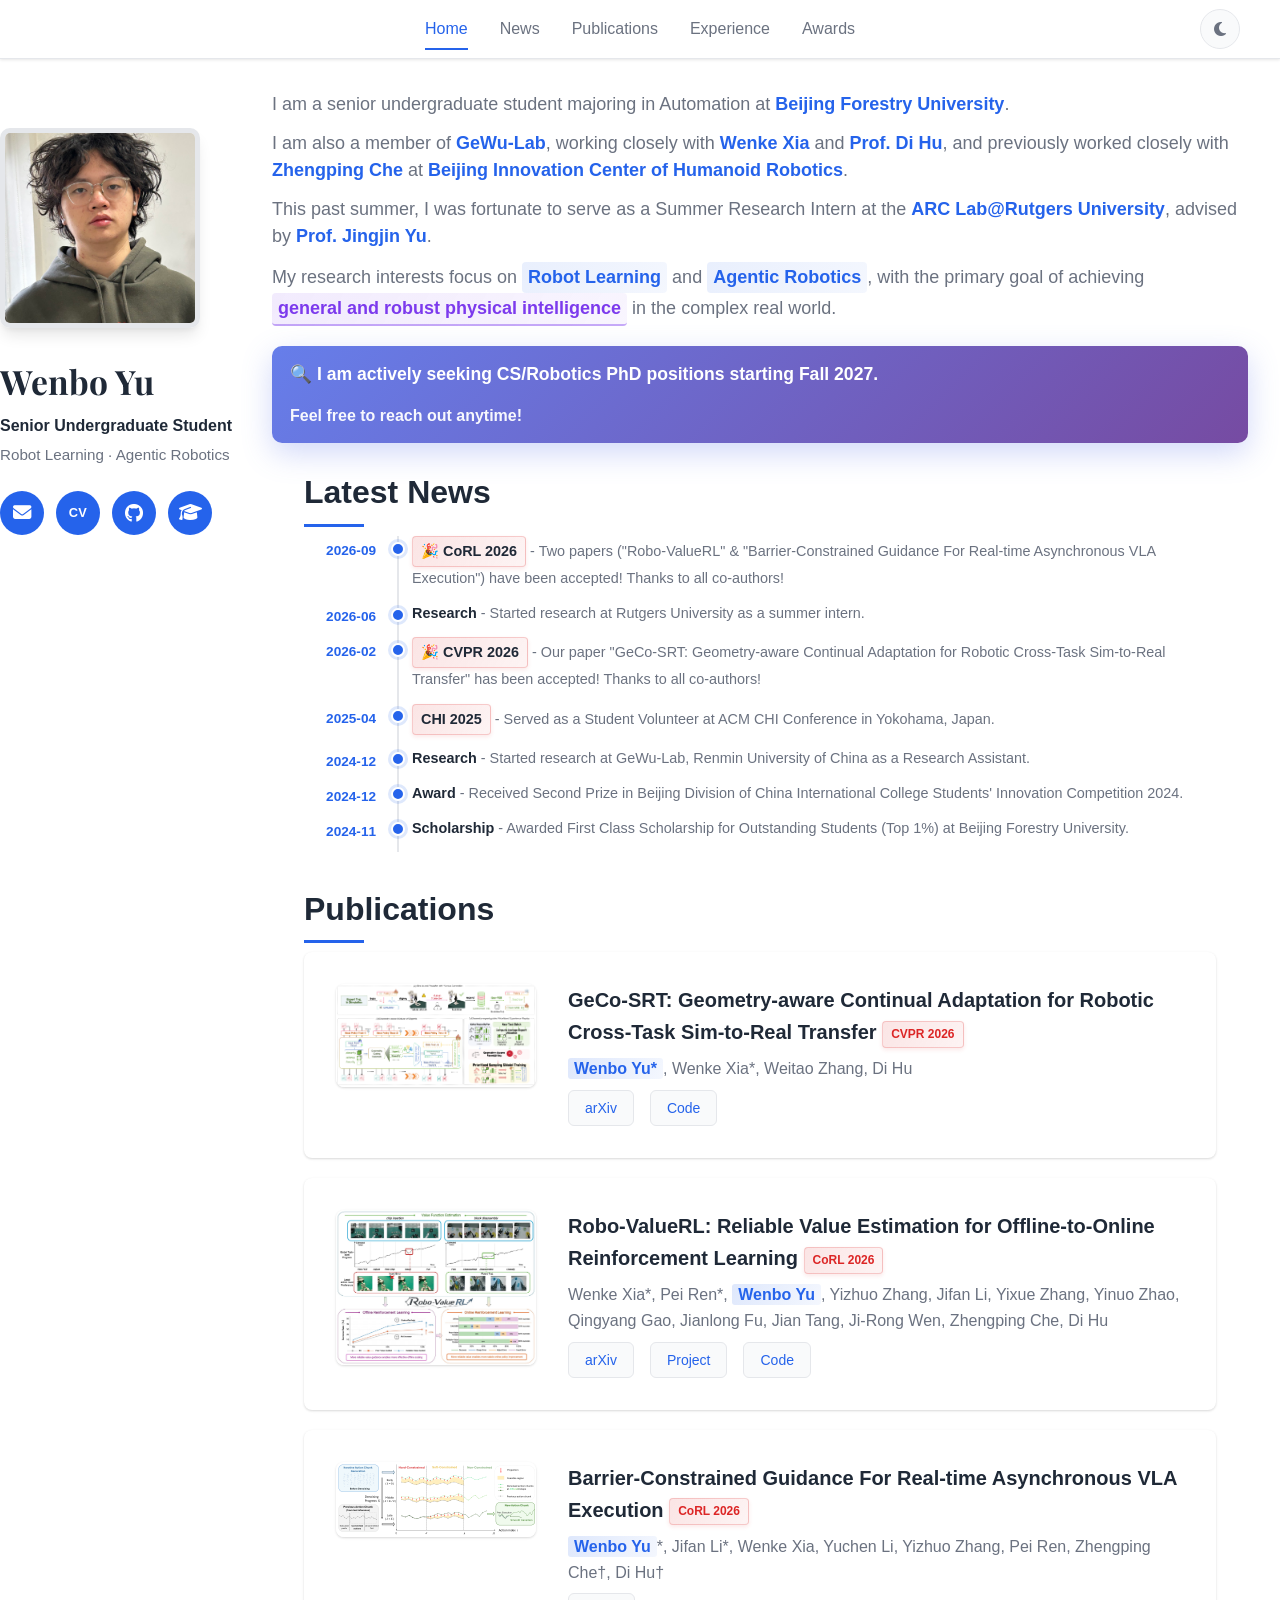
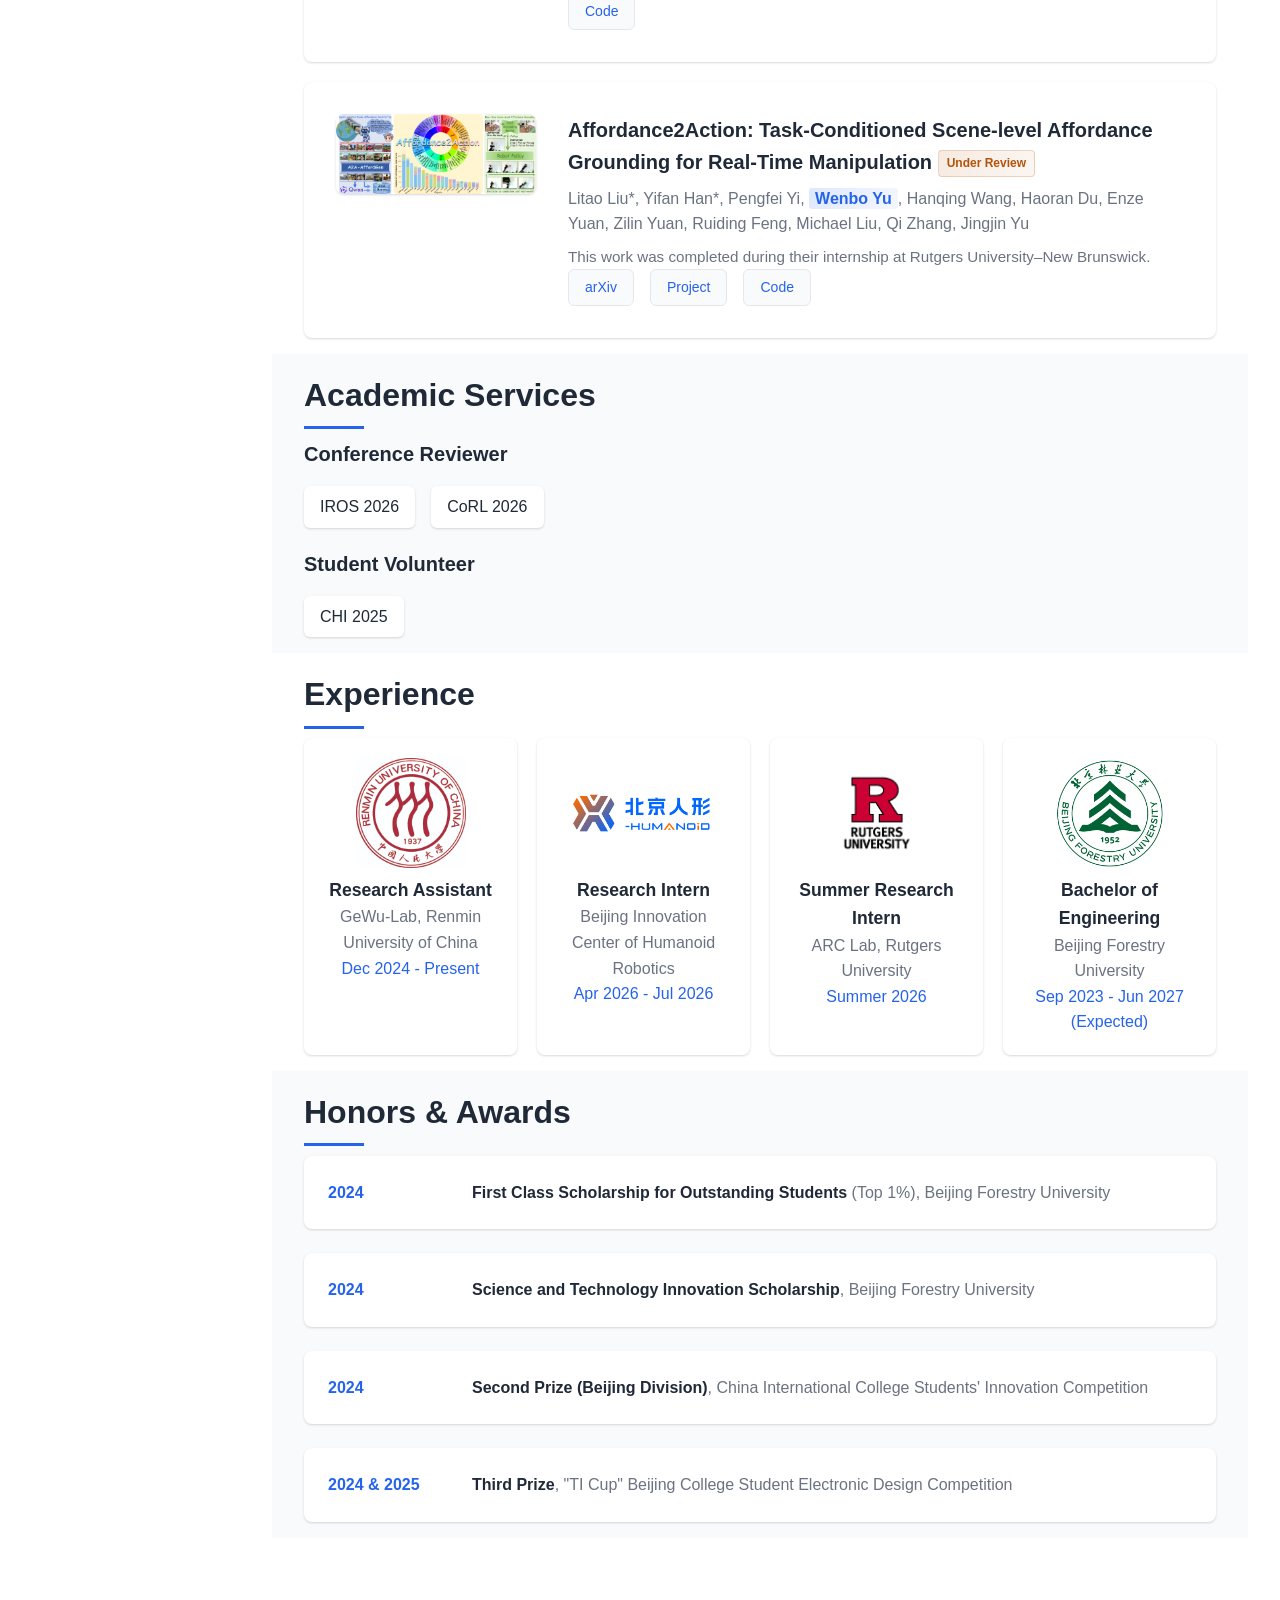
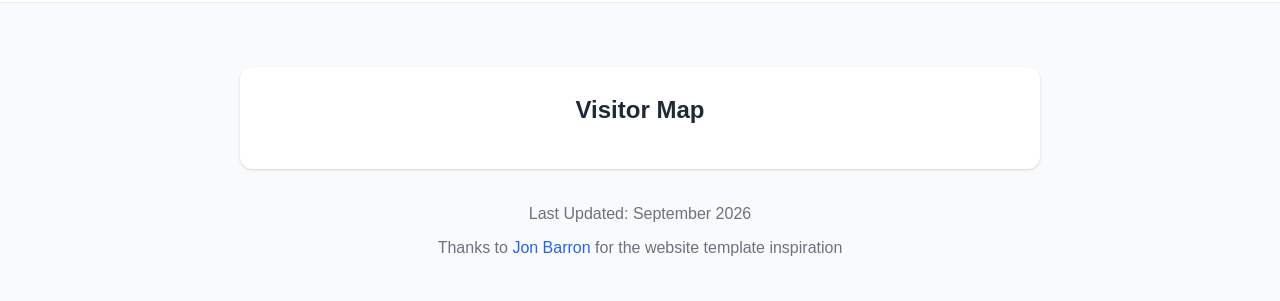
==== commit 25616f7b: "Add Academic Services section, rename Publications Co-Authored-By: Claude Code <noreply@anthropic.co" ====
--- a/index.html
+++ b/index.html
@@ -3,7 +3,7 @@
 <head>
     <meta charset="UTF-8">
     <meta name="viewport" content="width=device-width, initial-scale=1.0">
-    <title>Wenbo Yu (余文博) - Robot Learning & Agentic Robotics Researcher</title>
+    <title>Wenbo Yu</title>
     <meta name="description" content="Wenbo Yu (余文博) - Senior undergraduate student at Beijing Forestry University, Research Assistant at GeWu-Lab. Research interests: Robot Learning, Agentic Robotics, Sim-to-Real Transfer. CVPR 2026 paper accepted. Seeking CS/Robotics PhD positions for Fall 2027.">
     <meta name="keywords" content="Wenbo Yu, 余文博, Robot Learning, Agentic Robotics, Embodied AI, Sim-to-Real Transfer, GeWu-Lab, Beijing Forestry University, CVPR 2026, PhD positions, Research Internship">
     <meta name="author" content="Wenbo Yu">
@@ -24,6 +24,9 @@
 
     <!-- Canonical URL -->
     <link rel="canonical" href="https://namelesscrew.github.io/">
+
+    <!-- Favicon: robot -->
+    <link rel="icon" href="data:image/svg+xml,<svg xmlns=%22http://www.w3.org/2000/svg%22 viewBox=%220 0 100 100%22><text y=%22.9em%22 font-size=%2290%22>🤖</text></svg>">
 
     <!-- Fonts -->
     <link rel="preconnect" href="https://fonts.googleapis.com">
@@ -167,7 +170,7 @@
 
                 <section id="publications" class="section">
                     <div class="container">
-                        <h2 class="section-title">Selected Publications</h2>
+                        <h2 class="section-title">Publications</h2>
 
                         <div class="publications-list">
                             <div class="publication-item">
@@ -233,6 +236,23 @@
                     </div>
                 </section>
 
+                <section id="services" class="section">
+                    <div class="container">
+                        <h2 class="section-title">Academic Services</h2>
+
+                        <h3 class="services-subtitle">Conference Reviewer</h3>
+                        <div class="services-list">
+                            <span class="service-item">IROS 2026</span>
+                            <span class="service-item">CoRL 2026</span>
+                        </div>
+
+                        <h3 class="services-subtitle" style="margin-top: 1.25rem;">Student Volunteer</h3>
+                        <div class="services-list">
+                            <span class="service-item">CHI 2025</span>
+                        </div>
+                    </div>
+                </section>
+
                 <section id="experience" class="section">
                     <div class="container">
                         <h2 class="section-title">Experience</h2>
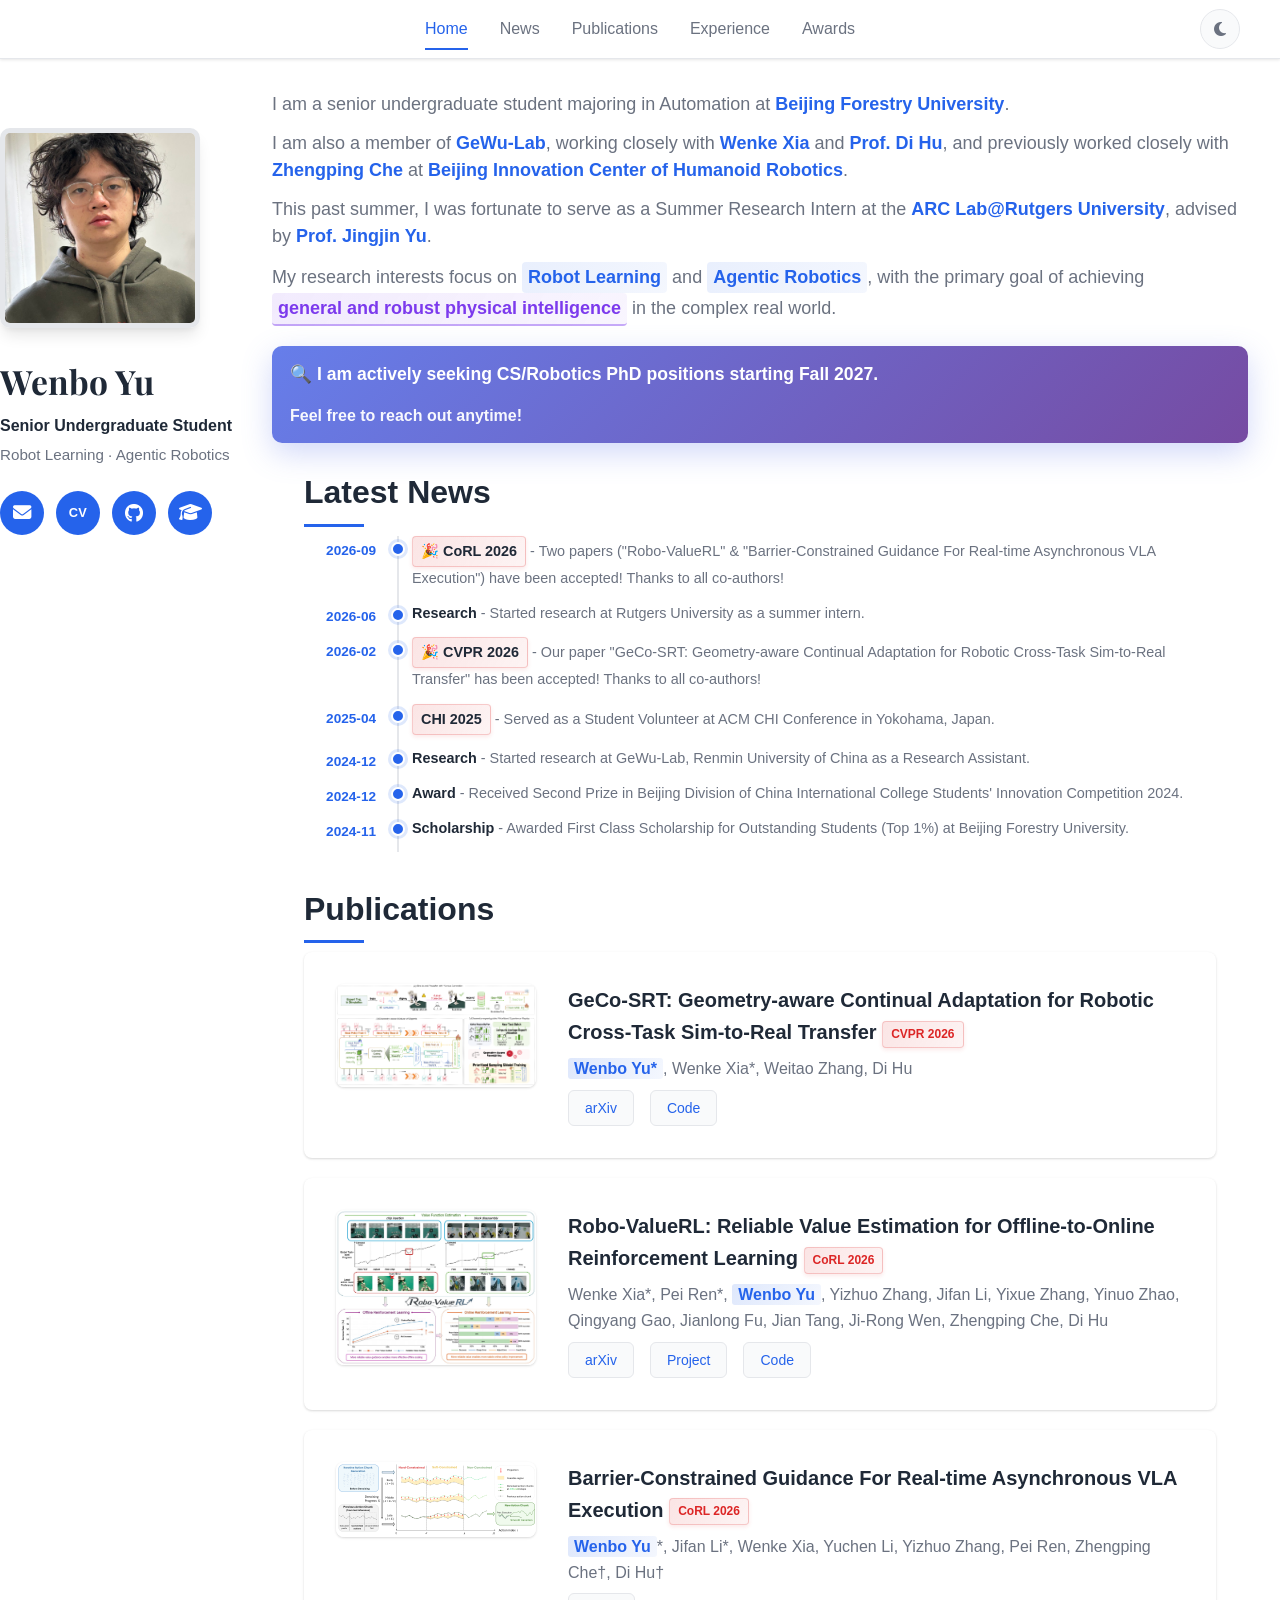
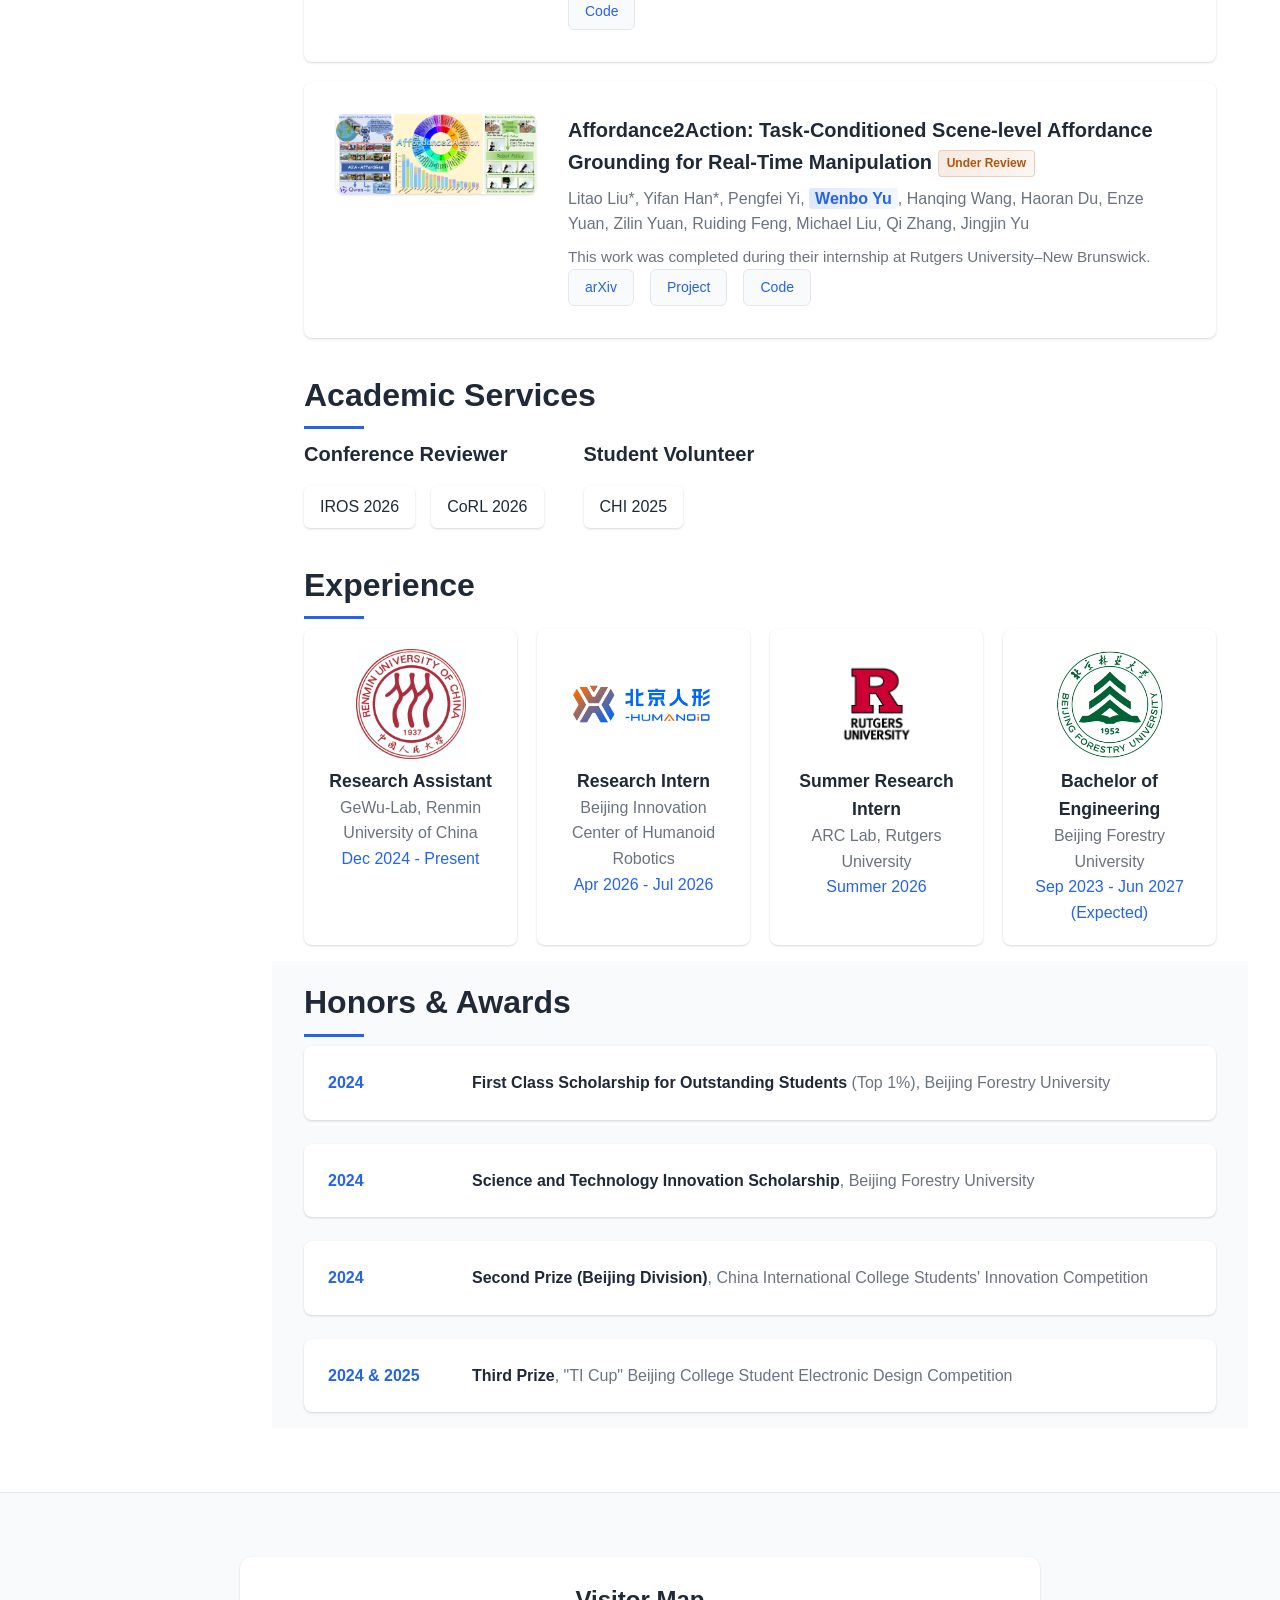
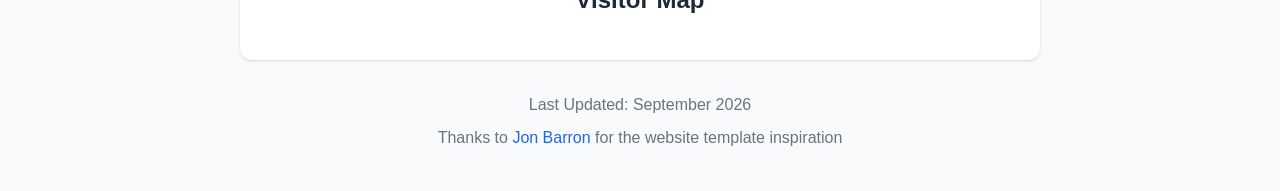
==== commit 811255e3: "Align news dates column, side-by-side services groups, remove services background Co-Authored-By: Cl" ====
--- a/index.html
+++ b/index.html
@@ -240,15 +240,20 @@
                     <div class="container">
                         <h2 class="section-title">Academic Services</h2>
 
-                        <h3 class="services-subtitle">Conference Reviewer</h3>
-                        <div class="services-list">
-                            <span class="service-item">IROS 2026</span>
-                            <span class="service-item">CoRL 2026</span>
-                        </div>
-
-                        <h3 class="services-subtitle" style="margin-top: 1.25rem;">Student Volunteer</h3>
-                        <div class="services-list">
-                            <span class="service-item">CHI 2025</span>
+                        <div class="services-columns">
+                            <div class="services-group">
+                                <h3 class="services-subtitle">Conference Reviewer</h3>
+                                <div class="services-list">
+                                    <span class="service-item">IROS 2026</span>
+                                    <span class="service-item">CoRL 2026</span>
+                                </div>
+                            </div>
+                            <div class="services-group">
+                                <h3 class="services-subtitle">Student Volunteer</h3>
+                                <div class="services-list">
+                                    <span class="service-item">CHI 2025</span>
+                                </div>
+                            </div>
                         </div>
                     </div>
                 </section>
--- a/css/style.css
+++ b/css/style.css
@@ -341,6 +341,13 @@
 .services-list {
     display: flex;
     gap: 1rem;
+    flex-wrap: wrap;
+}
+
+/* Academic Services 分组并排 */
+.services-columns {
+    display: flex;
+    gap: 2.5rem;
     flex-wrap: wrap;
 }
 
@@ -903,6 +910,7 @@
    ============================================ */
 /* 去掉该板块的交替背景 */
 #news,
+#services,
 #experience {
     background-color: transparent;
 }
@@ -956,6 +964,8 @@
     padding-right: 0.5rem;
     text-align: right;
     font-size: 0.85rem;
+    /* 数字等宽，保证各日期宽度一致、边缘对齐 */
+    font-variant-numeric: tabular-nums;
 }
 
 #news .news-content {
